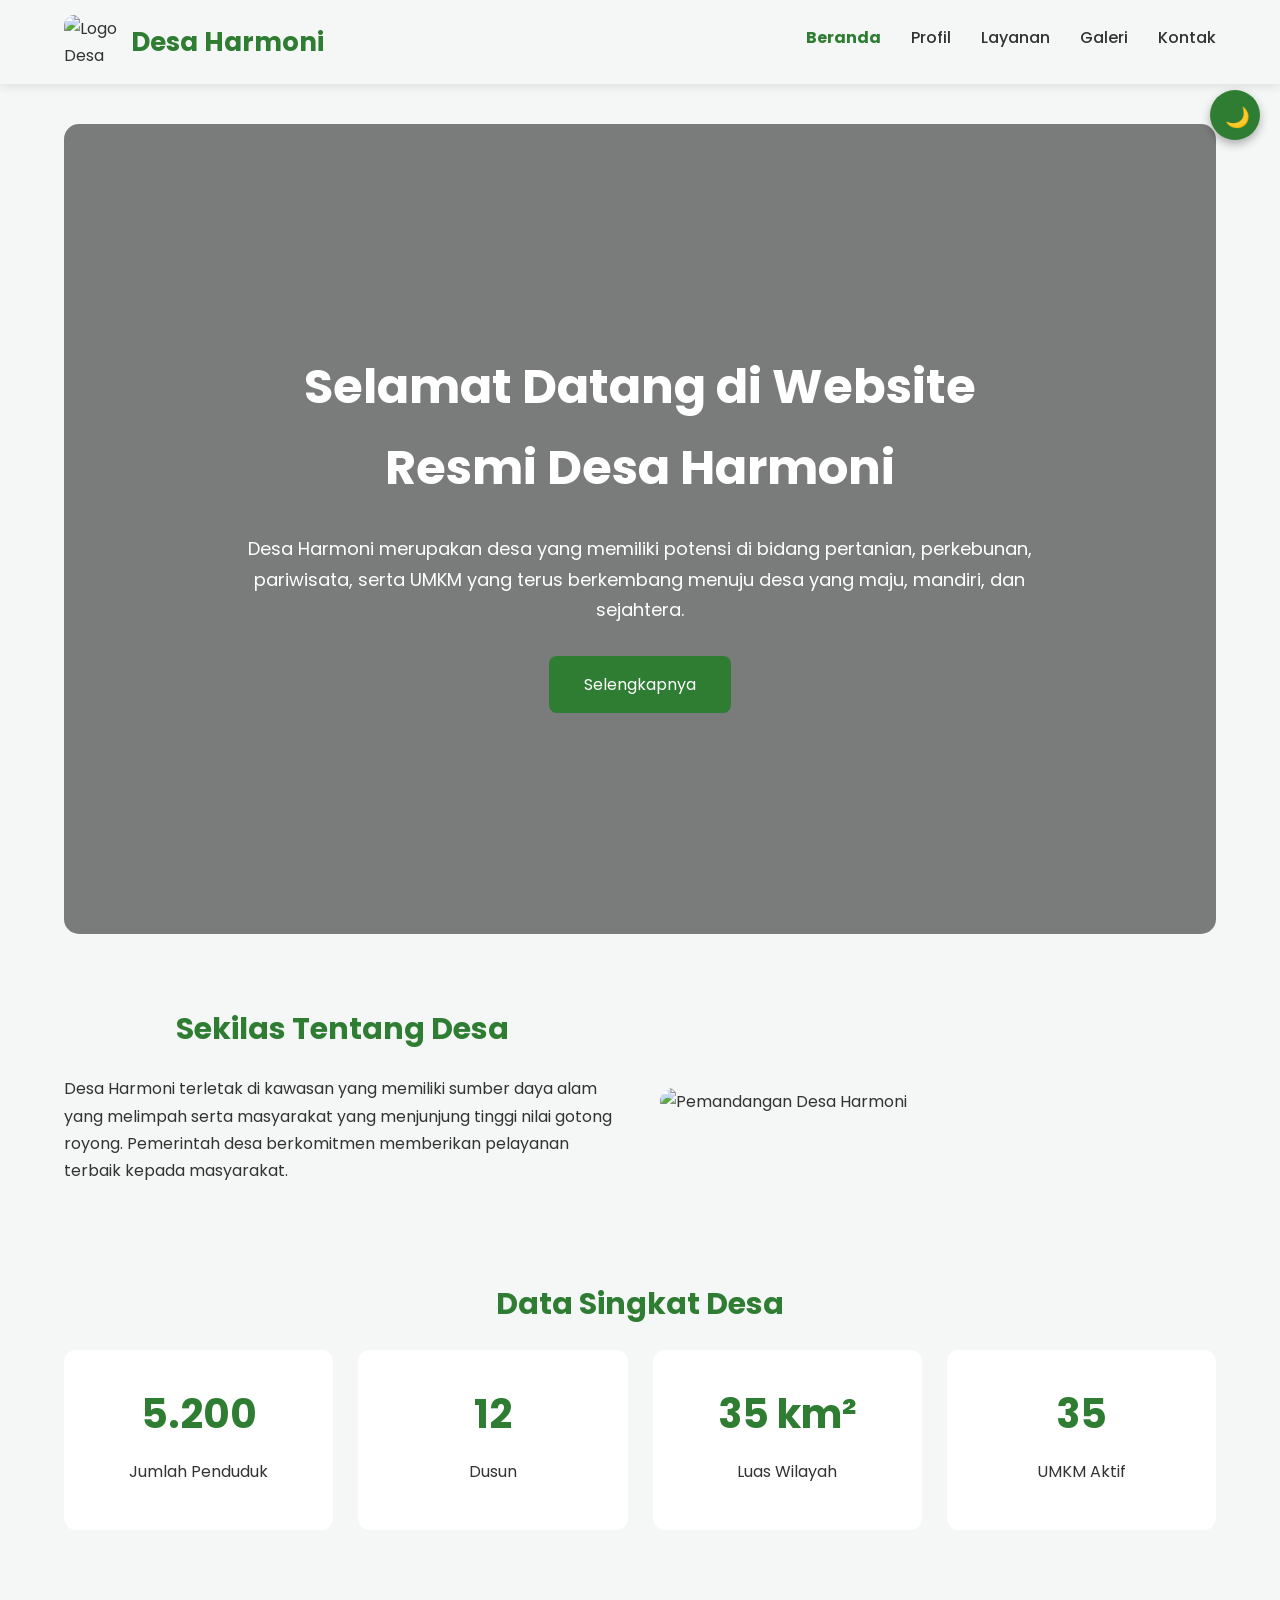
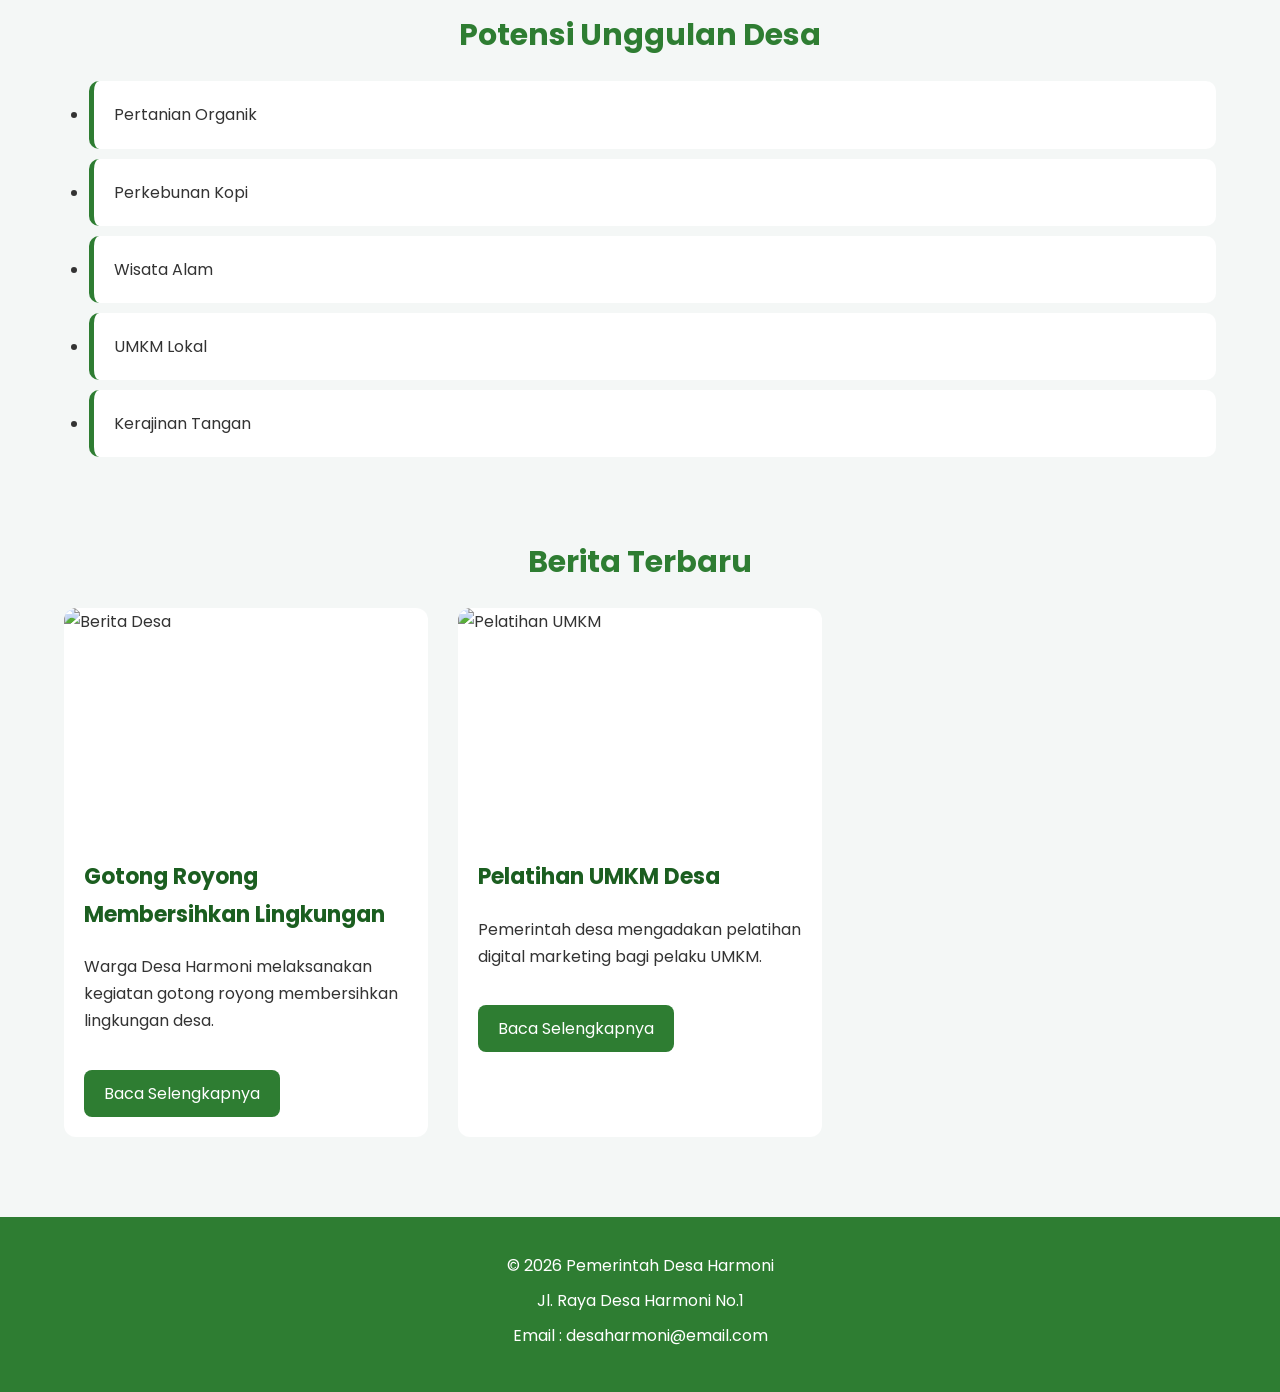
==== index.html @ 5647ed3a "menyelesaikan artikel berita" ====
<!DOCTYPE html>
<html lang="id">

<head>
    <meta charset="UTF-8">
    <meta name="viewport" content="width=device-width, initial-scale=1.0">
    <title>Website Profil Desa Harmoni</title>

    <!-- CSS -->
    <link rel="stylesheet" href="css/style.css">

    <!-- Font Google   -->
    <link rel="preconnect" href="https://fonts.googleapis.com">
    <link rel="preconnect" href="https://fonts.gstatic.com" crossorigin>
    <link href="https://fonts.googleapis.com/css2?family=Poppins:wght@300;400;500;600;700&display=swap"
        rel="stylesheet">
</head>

<body>

    <!-- ================= HEADER ================= -->

    <header>

        <nav class="navbar">

            <div class="logo">
                <img src="images/logo.png" alt="Logo Desa">
                <h1>Desa Harmoni</h1>
            </div>

            <ul class="menu">
                <li><a href="index.html">Beranda</a></li>
                <li><a href="profil.html">Profil</a></li>
                <li><a href="layanan.html">Layanan</a></li>
                <li><a href="galeri.html">Galeri</a></li>
                <li><a href="kontak.html">Kontak</a></li>
            </ul>

            <button id="menu-button">
                ☰
            </button>

        </nav>

    </header>

    <!-- ================= MAIN ================= -->

    <main>

        <!-- ================= HERO ================= -->

        <section class="hero">

            <article class="hero-text">

                <h2>Selamat Datang di Website Resmi Desa Harmoni</h2>

                <p>

                    Desa Harmoni merupakan desa yang memiliki potensi di bidang
                    pertanian, perkebunan, pariwisata, serta UMKM yang terus
                    berkembang menuju desa yang maju, mandiri, dan sejahtera.

                </p>

                <a href="profil.html" class="btn">
                    Selengkapnya
                </a>

            </article>

        </section>

        <!-- ================= TENTANG SINGKAT ================= -->

        <section class="tentang-singkat">

            <article>

                <h2>Sekilas Tentang Desa</h2>

                <p>

                    Desa Harmoni terletak di kawasan yang memiliki sumber daya
                    alam yang melimpah serta masyarakat yang menjunjung tinggi
                    nilai gotong royong. Pemerintah desa berkomitmen memberikan
                    pelayanan terbaik kepada masyarakat.

                </p>

            </article>

            <aside>

                <img src="images/desa.jpg"
                    alt="Pemandangan Desa Harmoni">

            </aside>

        </section>

        <!-- ================= STATISTIK ================= -->

        <section class="statistik">

            <h2>Data Singkat Desa</h2>

            <div class="card-container">

                <article class="card">

                    <h3>5.200</h3>

                    <p>Jumlah Penduduk</p>

                </article>

                <article class="card">

                    <h3>12</h3>

                    <p>Dusun</p>

                </article>

                <article class="card">

                    <h3>35 km²</h3>

                    <p>Luas Wilayah</p>

                </article>

                <article class="card">

                    <h3>35</h3>

                    <p>UMKM Aktif</p>

                </article>

            </div>

        </section>

        <!-- ================= POTENSI ================= -->

        <section class="potensi">

            <h2>Potensi Unggulan Desa</h2>

            <ul>

                <li>Pertanian Organik</li>

                <li>Perkebunan Kopi</li>

                <li>Wisata Alam</li>

                <li>UMKM Lokal</li>

                <li>Kerajinan Tangan</li>

            </ul>

        </section>

        <!-- ================= BERITA ================= -->

        <section class="berita">

            <h2>Berita Terbaru</h2>

            <div class="berita-container">

                <article class="berita-card">

                    <img src="images/berita1.jpg" alt="Berita Desa">

                    <h3>Gotong Royong Membersihkan Lingkungan</h3>

                    <p>

                        Warga Desa Harmoni melaksanakan kegiatan gotong royong
                        membersihkan lingkungan desa.

                    </p>

                    <a href="galeri.html">Baca Selengkapnya</a>

                </article>

                <article class="berita-card">

                    <img src="images/berita2.jpg" alt="Pelatihan UMKM">

                    <h3>Pelatihan UMKM Desa</h3>

                    <p>

                        Pemerintah desa mengadakan pelatihan digital marketing
                        bagi pelaku UMKM.

                    </p>

                    <a href="galeri.html">Baca Selengkapnya</a>

                </article>

            </div>

        </section>

    </main>

    <!-- ================= FOOTER ================= -->

    <footer>

        <p>
            © 2026 Pemerintah Desa Harmoni
        </p>

        <p>
            Alamat : Jl. Raya Desa Harmoni No.1
        </p>

        <p>
            Email : desaharmoni@email.com
        </p>

    </footer>

    <!-- JavaScript -->

    <script src="js/script.js"></script>

</body>

</html>
---- css/style.css ----
*{
    margin:0;
    padding:0;
    box-sizing:border-box;
}

html{
    scroll-behavior:smooth;
}

body{

    font-family:'Poppins',sans-serif;

    background:#f4f7f6;

    color:#333;

    line-height:1.7;

}

:root{

    --primary:#2E7D32;
    --secondary:#43A047;
    --dark:#1B5E20;

    --bg:#f4f7f6;
    --card:#ffffff;
    --text:#333333;

}

h1{

    font-size:32px;

    color:var(--primary);

    margin-bottom:15px;

}

h2{

    font-size:30px;

    color:var(--primary);

    margin-bottom:20px;

    text-align:center;

}

h3{

    font-size:22px;

    color:var(--dark);

    margin-bottom:10px;

}

p{

    margin-bottom:15px;

    color:inherit;

}


ul{

    padding-left:25px;

}

li{

    margin-bottom:10px;

}

a{

    text-decoration:none;

    color:inherit;

}

img{

    max-width:100%;

    display:block;

}

header{

    width:100%;

    position:sticky;

    top:0;

    z-index:1000;

    background:var(--white);

    box-shadow:0 2px 10px rgba(0,0,0,.1);

}

.navbar{

    width:90%;

    margin:auto;

    display:flex;

    justify-content:space-between;

    align-items:center;

    padding:15px 0;

}

.logo{

    display:flex;

    align-items:center;

    gap:12px;

}

.logo img{

    width:55px;

}

.logo h1{

    font-size:26px;

    margin:0;

}

.menu{

    display:flex;

    list-style:none;

    gap:30px;

}

.menu li{

    list-style:none;

}

.menu a{

    font-weight:500;

    color:inherit;

    transition:.3s;

}

.menu a:hover{

    color:var(--primary);

}

.menu a.active{

    color:var(--primary);

    font-weight:700;

}

#menu-button{

    display:none;

    background:none;

    border:none;

    font-size:30px;

    cursor:pointer;

}


main{

    width:90%;

    margin:40px auto;

}

.hero{

    height:90vh;

    display:flex;

    justify-content:center;

    align-items:center;

    text-align:center;

    color:white;

    border-radius:15px;

    background:

    linear-gradient(rgba(0,0,0,.5),

    rgba(0,0,0,.5)),

    url("../images/hero.jpg");

    background-size:cover;

    background-position:center;

    margin-bottom:70px;

}

.hero-text{

    width:70%;

}

.hero-text h2{

    color:white;

    font-size:48px;

    margin-bottom:25px;

}

.hero-text p{

    color:white;

    font-size:18px;

    margin-bottom:30px;

}

.btn{

    display:inline-block;

    padding:15px 35px;

    background:var(--primary);

    color:white;

    border-radius:8px;

    transition:.3s;

}

.btn:hover{

    background:var(--dark);

    transform:translateY(-3px);

}

.page-header{

    text-align:center;

    padding:60px 20px;

}

.page-header p{

    width:70%;

    margin:auto;

}


section{

    margin-bottom:80px;

}


.tentang-singkat{

    display:flex;

    justify-content:space-between;

    align-items:center;

    gap:40px;

}

.tentang-singkat article{

    flex:1;

}

.tentang-singkat aside{

    flex:1;

}

.tentang-singkat img{

    border-radius:15px;

    box-shadow:var(--shadow);

}

.container{

    width:90%;

    margin:auto;

}

.card-container{

    display:flex;

    gap:25px;

    flex-wrap:wrap;

    justify-content:center;

}

.card{

    flex:1;

    min-width:240px;

    background:white;

    padding:30px;

    border-radius:12px;

    box-shadow:var(--shadow);

    transition:.3s;

}

.card:hover{

    transform:translateY(-8px);

}

.card p{

    margin-top:10px;

}

.statistik{

    text-align:center;

}

.statistik .card h3{

    font-size:40px;

    color:var(--primary);

}


.potensi li{

    background:var(--card);

    color:var(--text);

    padding:20px;

    border-left:5px solid var(--primary);

    box-shadow:var(--shadow);

    border-radius:10px;

}


.profil{

    display:flex;

    justify-content:center;

}

.profil article{

    width:100%;

    background:var(--white);

    padding:35px;

    border-radius:12px;

    box-shadow:var(--shadow);

}

.profil img{

    width:100%;

    height:400px;

    object-fit:cover;

    border-radius:10px;

    margin:25px 0;

}


.visi-misi{

    display:grid;

    grid-template-columns:repeat(2,1fr);

    gap:30px;

}

.visi-misi article{

    background:var(--white);

    padding:30px;

    border-radius:12px;

    box-shadow:var(--shadow);

    transition:.3s;

}

.visi-misi article:hover{

    transform:translateY(-8px);

}

.data-desa{

    overflow-x:auto;

}

table{

    width:100%;

    border-collapse:collapse;

    margin-top:25px;

    background:white;

    box-shadow:var(--shadow);

    border-radius:10px;

    overflow:hidden;

}

thead{

    background:var(--primary);

    color:white;

}

th{

    padding:18px;

    text-align:left;

}

td{

    padding:16px;

    border-bottom:1px solid #ddd;

}

tbody tr:nth-child(even){

    background:#f9f9f9;

}

tbody tr:hover{

    background:#E8F5E9;

}


.organisasi article{

    background:white;

    padding:30px;

    border-radius:12px;

    box-shadow:var(--shadow);

}

.organisasi img{

    width:100%;

    height:350px;

    object-fit:cover;

    border-radius:10px;

    margin-bottom:25px;

}

.organisasi ol{

    margin-left:25px;

}


.geografis{

    background:var(--light);

    padding:30px;

    border-left:6px solid var(--primary);

    border-radius:10px;

}

.layanan .card-container{

    display:grid;

    grid-template-columns:repeat(3,1fr);

    gap:25px;

}

.layanan .card{

    text-align:center;

}

.layanan .card h3{

    color:var(--primary);

}

.persyaratan article{

    background:white;

    padding:35px;

    border-radius:12px;

    box-shadow:var(--shadow);

}

.persyaratan ul{

    margin-top:20px;

}

.program .card-container{

    display:grid;

    grid-template-columns:repeat(4,1fr);

    gap:25px;

}

.program .card{

    text-align:center;

}

.program .card:hover{

    background:var(--primary);

    color:white;

}

.program .card:hover h3{

    color:white;

}

.program .card:hover p{

    color:white;

}

.informasi{

    margin-top:60px;

    background:#FFF8E1;

    padding:30px;

    border-left:6px solid #FFC107;

    border-radius:10px;

}


.gallery-container{

    display:grid;

    grid-template-columns:repeat(3,1fr);

    gap:25px;

}

.gallery-card{

    background:white;

    border-radius:12px;

    overflow:hidden;

    box-shadow:var(--shadow);

    transition:.3s;

}

.gallery-card:hover{

    transform:scale(1.03);

}

.gallery-card img{

    width:100%;

    height:250px;

    object-fit:cover;

}

.gallery-card h3{

    padding:20px;

    text-align:center;

}

.berita-container{

    display:grid;

    grid-template-columns:repeat(3,1fr);

    gap:30px;

}

.berita-card{

    background:white;

    border-radius:12px;

    overflow:hidden;

    box-shadow:var(--shadow);

    transition:.3s;

}

.berita-card:hover{

    transform:translateY(-8px);

}

.berita-card img{

    width:100%;

    height:230px;

    object-fit:cover;

}

.berita-card h3{

    padding:20px 20px 10px;

}

.berita-card p{

    padding:0 20px;

}

.berita-card a{

    display:inline-block;

    margin:20px;

    padding:10px 20px;

    background:var(--primary);

    color:white;

    border-radius:8px;

    transition:.3s;

}

.berita-card a:hover{

    background:var(--dark);

}


.agenda table{

    margin-top:30px;

}

.agenda tbody tr:hover{

    background:#C8E6C9;

}

img{

    border-radius:10px;

}

.card,
.gallery-card,
.berita-card,
.btn,
.menu a{

    transition:all .3s ease;

}

.card:hover,
.gallery-card:hover,
.berita-card:hover{

    box-shadow:0 10px 25px rgba(0,0,0,.2);

}

.kontak-info{

    margin-bottom:50px;

}

.kontak-info article{

    background:var(--white);

    padding:35px;

    border-radius:12px;

    box-shadow:var(--shadow);

}

.form-section{

    margin-top:40px;

}

.form-section h2{

    margin-bottom:30px;

}

form{

    background:var(--white);

    padding:40px;

    border-radius:12px;

    box-shadow:var(--shadow);

    display:flex;

    flex-direction:column;

    gap:20px;

}

label{

    font-weight:600;

    color:var(--dark);

}


input,
select,
textarea{

    width:100%;

    padding:14px 16px;

    border:1px solid #ccc;

    border-radius:8px;

    font-size:16px;

    font-family:'Poppins',sans-serif;

    outline:none;

    transition:.3s;

}

input:focus,
select:focus,
textarea:focus{

    border-color:var(--primary);

    box-shadow:0 0 8px rgba(46,125,50,.2);

}

textarea{

    resize:vertical;

}

button{

    background:var(--primary);

    color:white;

    border:none;

    padding:15px;

    border-radius:8px;

    cursor:pointer;

    font-size:16px;

    font-weight:600;

    transition:.3s;

}

button:hover{

    background:var(--dark);

}


footer{

    background:var(--primary);

    color:white;

    text-align:center;

    padding:35px 20px;

    margin-top:80px;

}

footer p{

    color:white;

    margin-bottom:8px;

}


img{

    max-width:100%;

    height:auto;

}

@media (max-width:992px){

    .hero-text{

        width:90%;

    }

    .hero-text h2{

        font-size:38px;

    }

    .tentang-singkat{

        flex-direction:column;

    }

    .visi-misi{

        grid-template-columns:1fr;

    }

    .layanan .card-container{

        grid-template-columns:repeat(2,1fr);

    }

    .program .card-container{

        grid-template-columns:repeat(2,1fr);

    }

    .gallery-container{

        grid-template-columns:repeat(2,1fr);

    }

    .berita-container{

        grid-template-columns:repeat(2,1fr);

    }

}

@media (max-width:768px){

    .navbar{

        flex-wrap:wrap;

    }

    #menu-button{

        display:block;

    }

    .menu{

        display:none;

        flex-direction:column;

        width:100%;

        margin-top:20px;

        background:white;

        padding:15px;

        border-top:1px solid #ddd;

    }

    .menu.active{

        display:flex;

    }

    .menu li{

        text-align:center;

        padding:10px 0;

    }

    main{

        width:95%;

    }

    .hero{

        height:70vh;

        padding:20px;

    }

    .hero-text h2{

        font-size:30px;

    }

    .hero-text p{

        font-size:16px;

    }

    .card-container{

        flex-direction:column;

    }

    .layanan .card-container{

        grid-template-columns:1fr;

    }

    .program .card-container{

        grid-template-columns:1fr;

    }

    .gallery-container{

        grid-template-columns:1fr;

    }

    .berita-container{

        grid-template-columns:1fr;

    }

    table{

        font-size:14px;

    }

    th,
    td{

        padding:10px;

    }

    form{

        padding:25px;

    }

}


@media (max-width:480px){

    h1{

        font-size:24px;

    }

    h2{

        font-size:24px;

    }

    h3{

        font-size:20px;

    }

    .hero-text h2{

        font-size:26px;

    }

    .hero{

        height:60vh;

    }

    .btn{

        padding:12px 25px;

    }

}

.card:hover,
.gallery-card:hover,
.berita-card:hover{

    transform:translateY(-8px);

}


::-webkit-scrollbar{

    width:10px;

}

::-webkit-scrollbar-track{

    background:#f1f1f1;

}

::-webkit-scrollbar-thumb{

    background:var(--primary);

    border-radius:10px;

}

::-webkit-scrollbar-thumb:hover{

    background:var(--dark);

}

::selection{

    background:var(--primary);

    color:white;

}

body.dark{
    background:#1f1f1f;
    color:#ffffff;
}

body.dark header,
body.dark .navbar{
    background:#2b2b2b;
}

body.dark .card,
body.dark article,
body.dark table,
body.dark form,
body.dark .gallery-card,
body.dark .berita-card,
body.dark .potensi li{
    background:#333;
    color:#ffffff;
}

body.dark h1,
body.dark h2,
body.dark h3{
    color:#81C784;
}

body.dark p,
body.dark li,
body.dark td,
body.dark th,
body.dark label,
body.dark a{
    color:#ffffff;
}

body.dark input,
body.dark textarea,
body.dark select{
    background:#444;
    color:#ffffff;
    border:1px solid #777;
}

body.dark footer{
    background:#111;
}
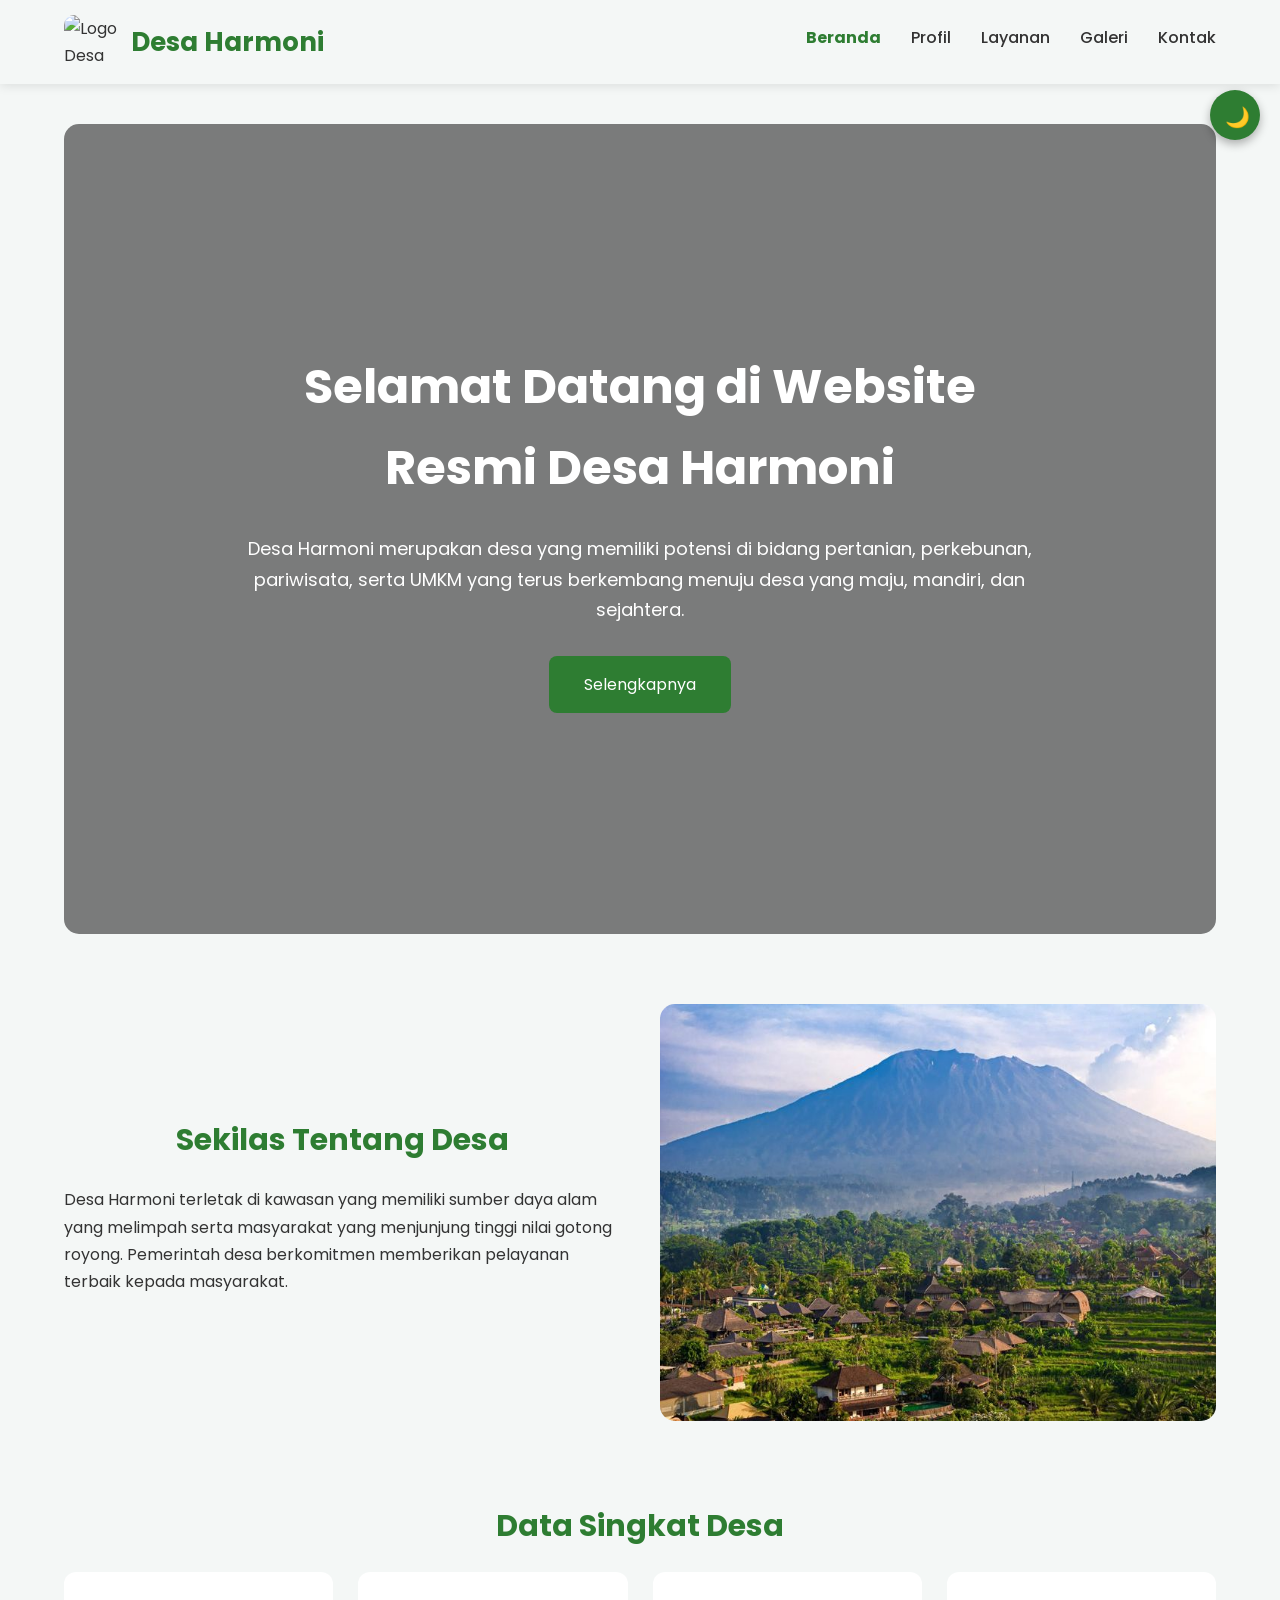
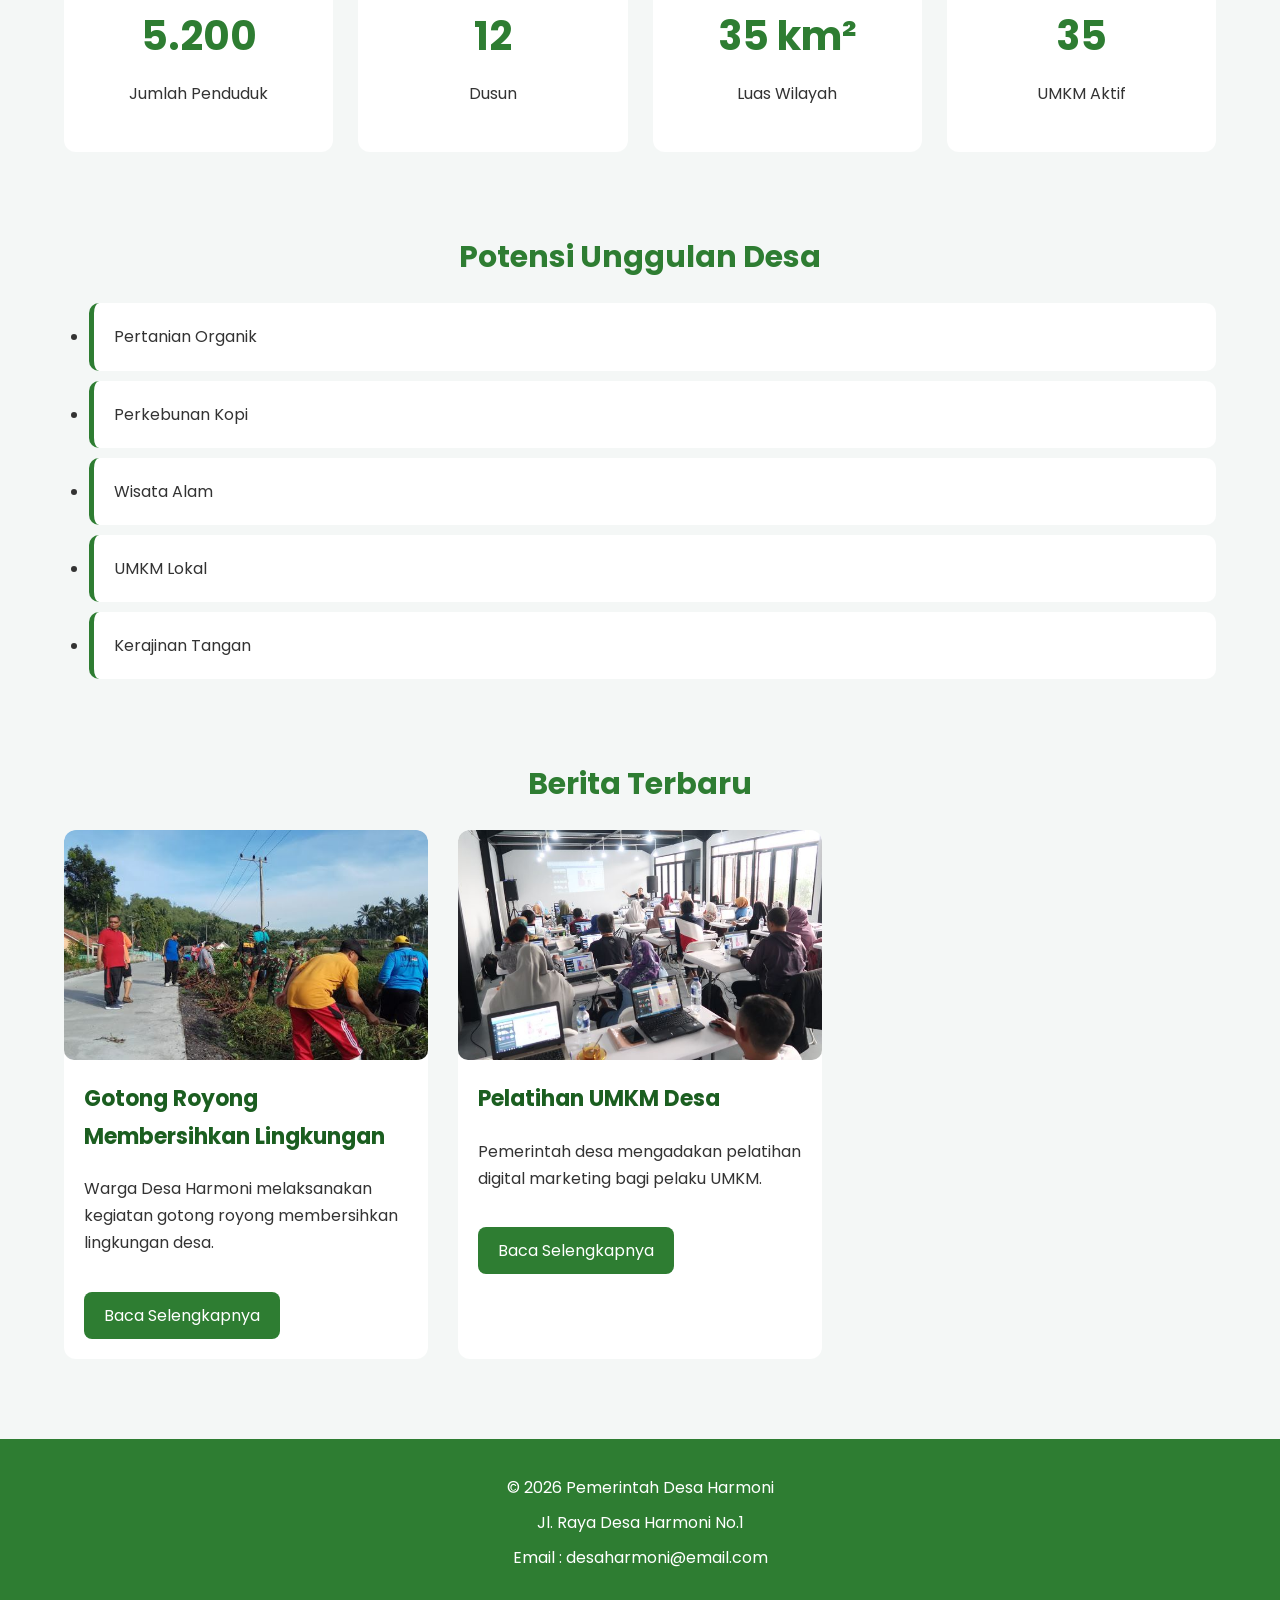
==== commit a8c618be: "menyelesaikan konflik marge pada aindex.html" ====
--- a/index.html
+++ b/index.html
@@ -6,10 +6,8 @@
     <meta name="viewport" content="width=device-width, initial-scale=1.0">
     <title>Website Profil Desa Harmoni</title>
 
-    <!-- CSS -->
     <link rel="stylesheet" href="css/style.css">
 
-    <!-- Font Google   -->
     <link rel="preconnect" href="https://fonts.googleapis.com">
     <link rel="preconnect" href="https://fonts.gstatic.com" crossorigin>
     <link href="https://fonts.googleapis.com/css2?family=Poppins:wght@300;400;500;600;700&display=swap"
@@ -17,8 +15,6 @@
 </head>
 
 <body>
-
-    <!-- ================= HEADER ================= -->
 
     <header>
 
@@ -45,11 +41,7 @@
 
     </header>
 
-    <!-- ================= MAIN ================= -->
-
     <main>
-
-        <!-- ================= HERO ================= -->
 
         <section class="hero">
 
@@ -73,7 +65,6 @@
 
         </section>
 
-        <!-- ================= TENTANG SINGKAT ================= -->
 
         <section class="tentang-singkat">
 
@@ -94,14 +85,13 @@
 
             <aside>
 
-                <img src="images/desa.jpg"
+                <img src="images/Pemandangan Desa.jpg"
                     alt="Pemandangan Desa Harmoni">
 
             </aside>
 
         </section>
 
-        <!-- ================= STATISTIK ================= -->
 
         <section class="statistik">
 
@@ -145,8 +135,6 @@
 
         </section>
 
-        <!-- ================= POTENSI ================= -->
-
         <section class="potensi">
 
             <h2>Potensi Unggulan Desa</h2>
@@ -167,8 +155,6 @@
 
         </section>
 
-        <!-- ================= BERITA ================= -->
-
         <section class="berita">
 
             <h2>Berita Terbaru</h2>
@@ -177,7 +163,7 @@
 
                 <article class="berita-card">
 
-                    <img src="images/berita1.jpg" alt="Berita Desa">
+                    <img src="images/Gotong Royong Desa.jpg" alt="Berita Desa">
 
                     <h3>Gotong Royong Membersihkan Lingkungan</h3>
 
@@ -194,7 +180,7 @@
 
                 <article class="berita-card">
 
-                    <img src="images/berita2.jpg" alt="Pelatihan UMKM">
+                    <img src="images/Pelatihan Digital Marketing.jpg" alt="Pelatihan UMKM">
 
                     <h3>Pelatihan UMKM Desa</h3>
 
@@ -214,8 +200,6 @@
         </section>
 
     </main>
-
-    <!-- ================= FOOTER ================= -->
 
     <footer>
 
@@ -233,8 +217,6 @@
 
     </footer>
 
-    <!-- JavaScript -->
-
     <script src="js/script.js"></script>
 
 </body>
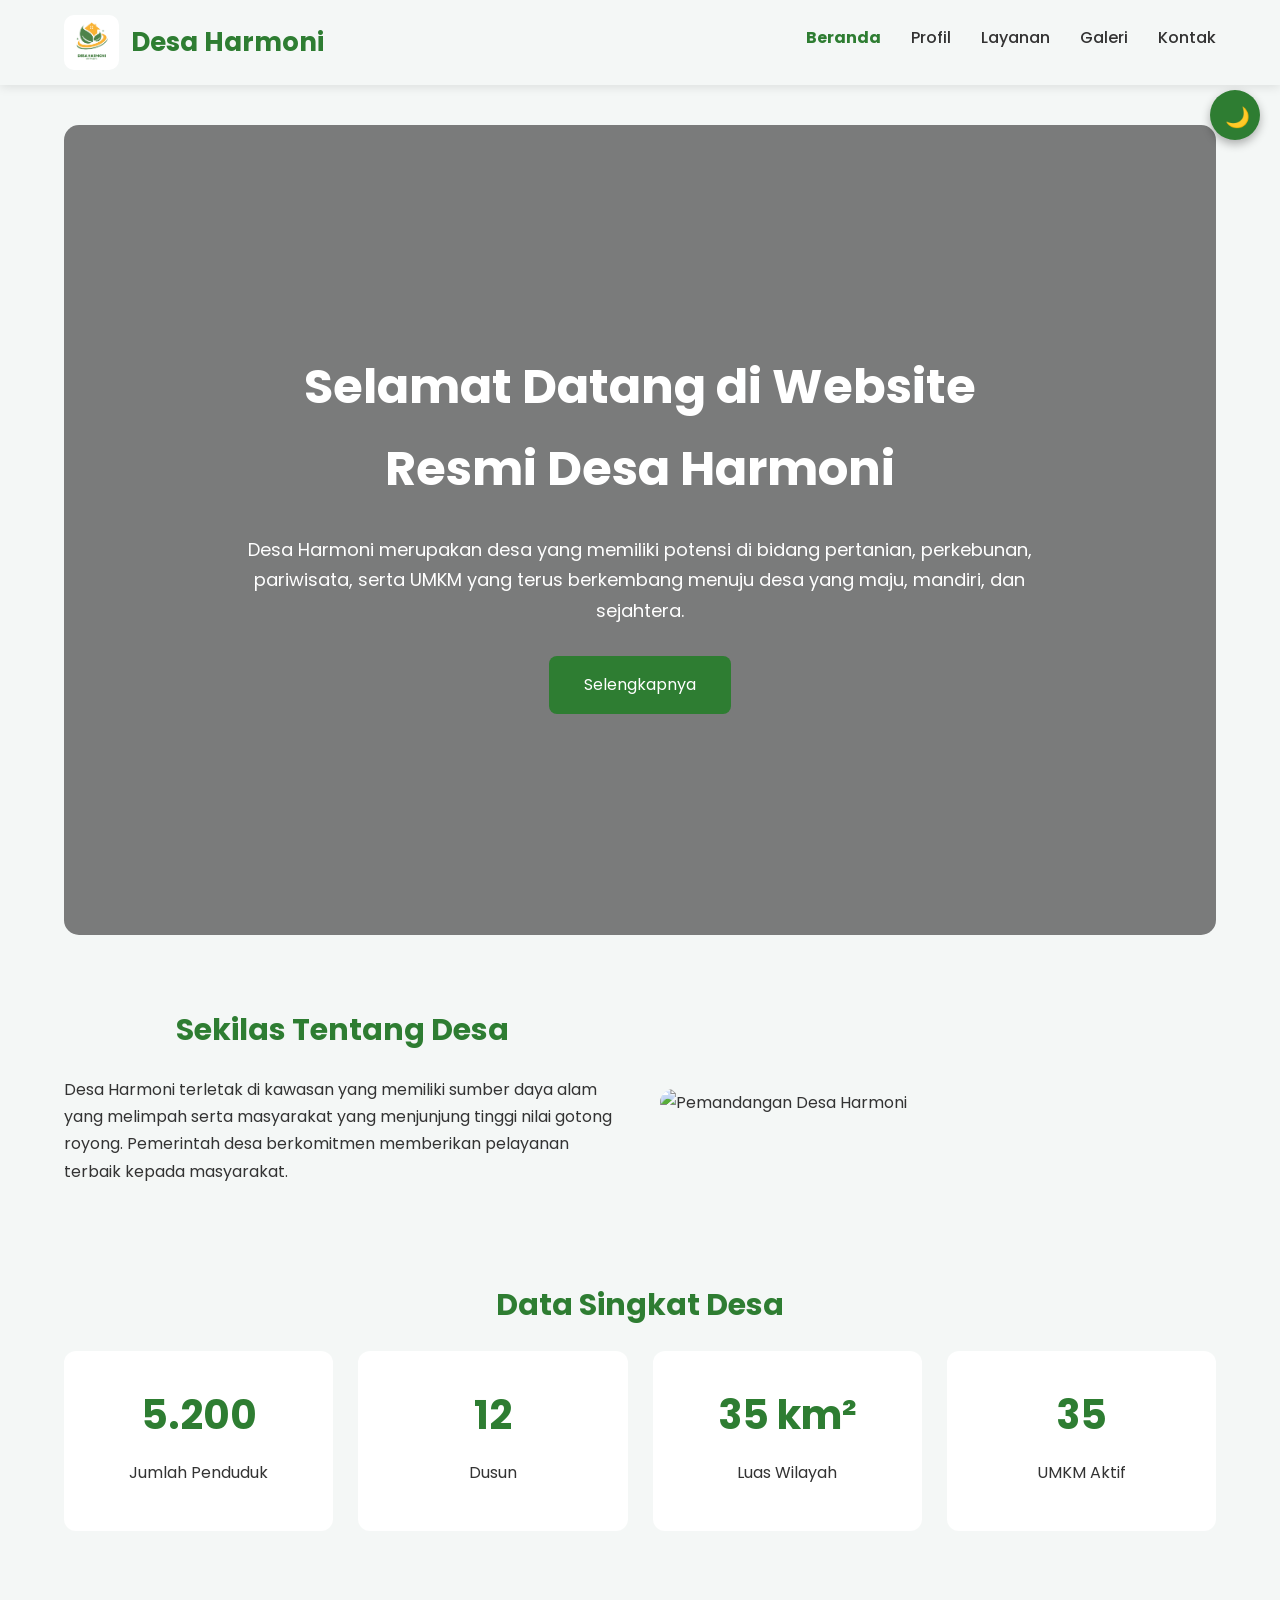
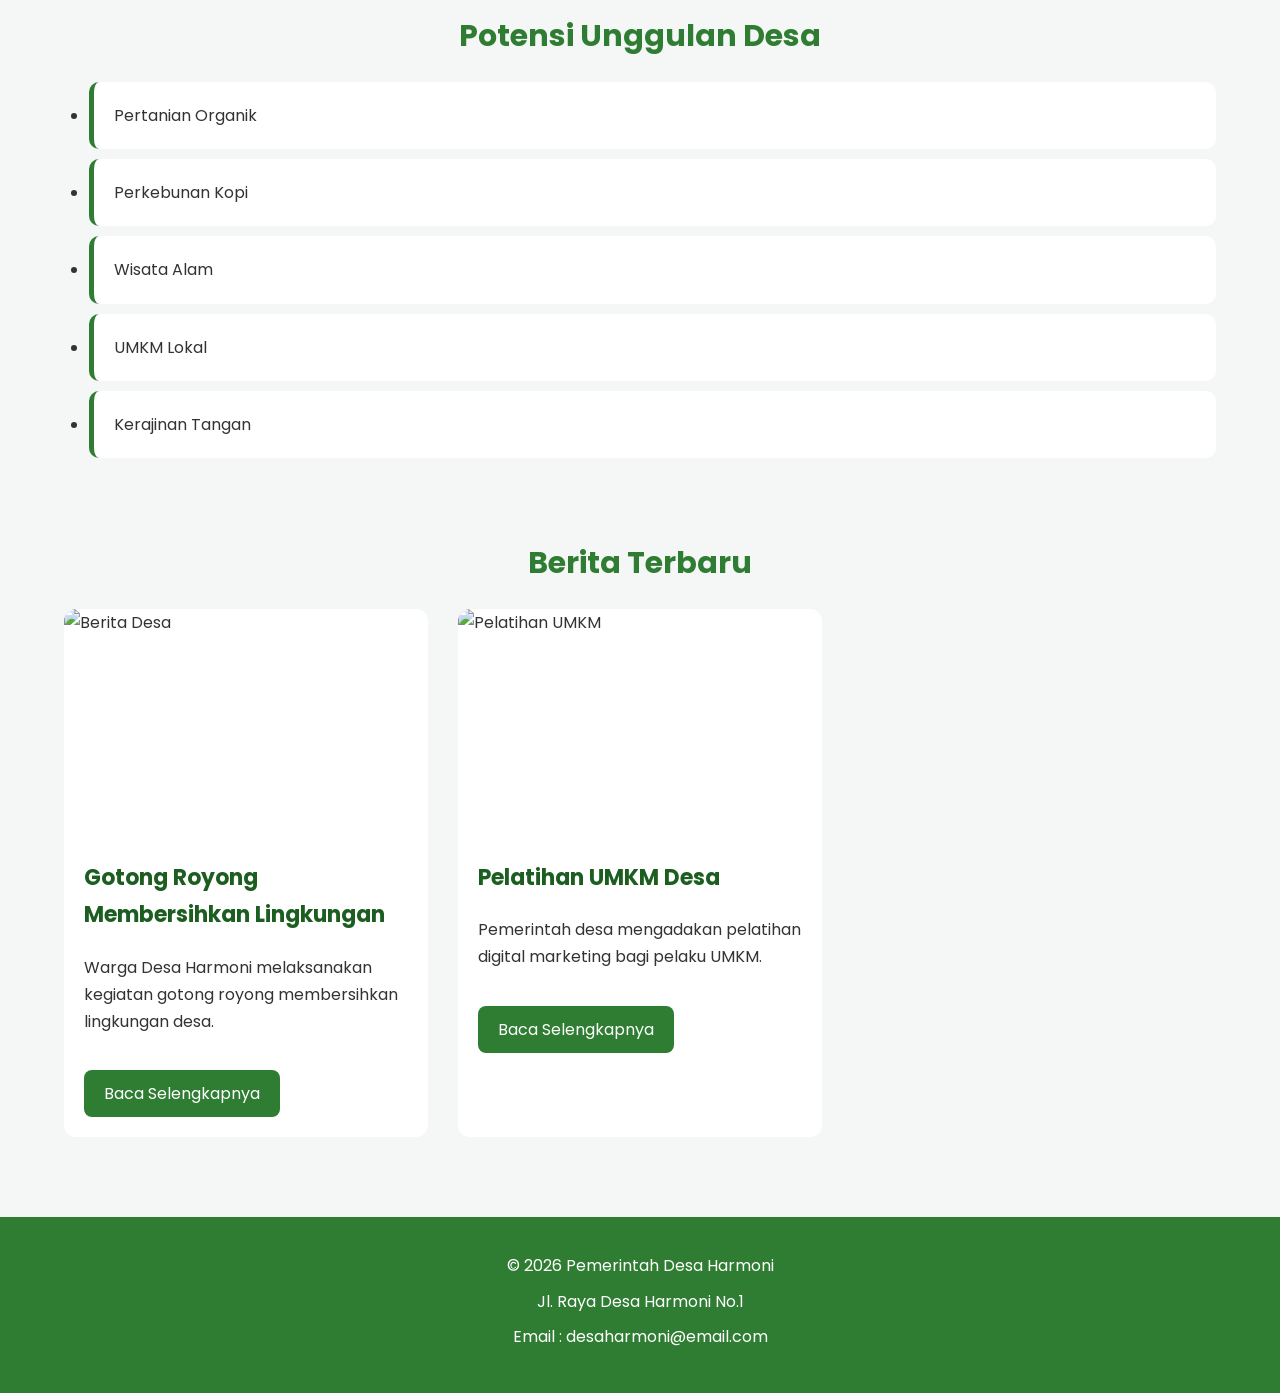
==== commit 27c5dfdf: "modifikasi index.html" ====
--- a/index.html
+++ b/index.html
@@ -4,6 +4,7 @@
 <head>
     <meta charset="UTF-8">
     <meta name="viewport" content="width=device-width, initial-scale=1.0">
+
     <title>Website Profil Desa Harmoni</title>
 
     <link rel="stylesheet" href="css/style.css">
@@ -21,7 +22,7 @@
         <nav class="navbar">
 
             <div class="logo">
-                <img src="images/logo.png" alt="Logo Desa">
+                <img src="images/Logo Desa Harmoni.png" alt="Logo Desa">
                 <h1>Desa Harmoni</h1>
             </div>
 
@@ -85,7 +86,7 @@
 
             <aside>
 
-                <img src="images/Pemandangan Desa.jpg"
+                <img src="images/.jpg"
                     alt="Pemandangan Desa Harmoni">
 
             </aside>
@@ -163,7 +164,7 @@
 
                 <article class="berita-card">
 
-                    <img src="images/Gotong Royong Desa.jpg" alt="Berita Desa">
+                    <img src="images/berita1.jpg" alt="Berita Desa">
 
                     <h3>Gotong Royong Membersihkan Lingkungan</h3>
 
@@ -180,7 +181,7 @@
 
                 <article class="berita-card">
 
-                    <img src="images/Pelatihan Digital Marketing.jpg" alt="Pelatihan UMKM">
+                    <img src="images/berita2.jpg" alt="Pelatihan UMKM">
 
                     <h3>Pelatihan UMKM Desa</h3>
 
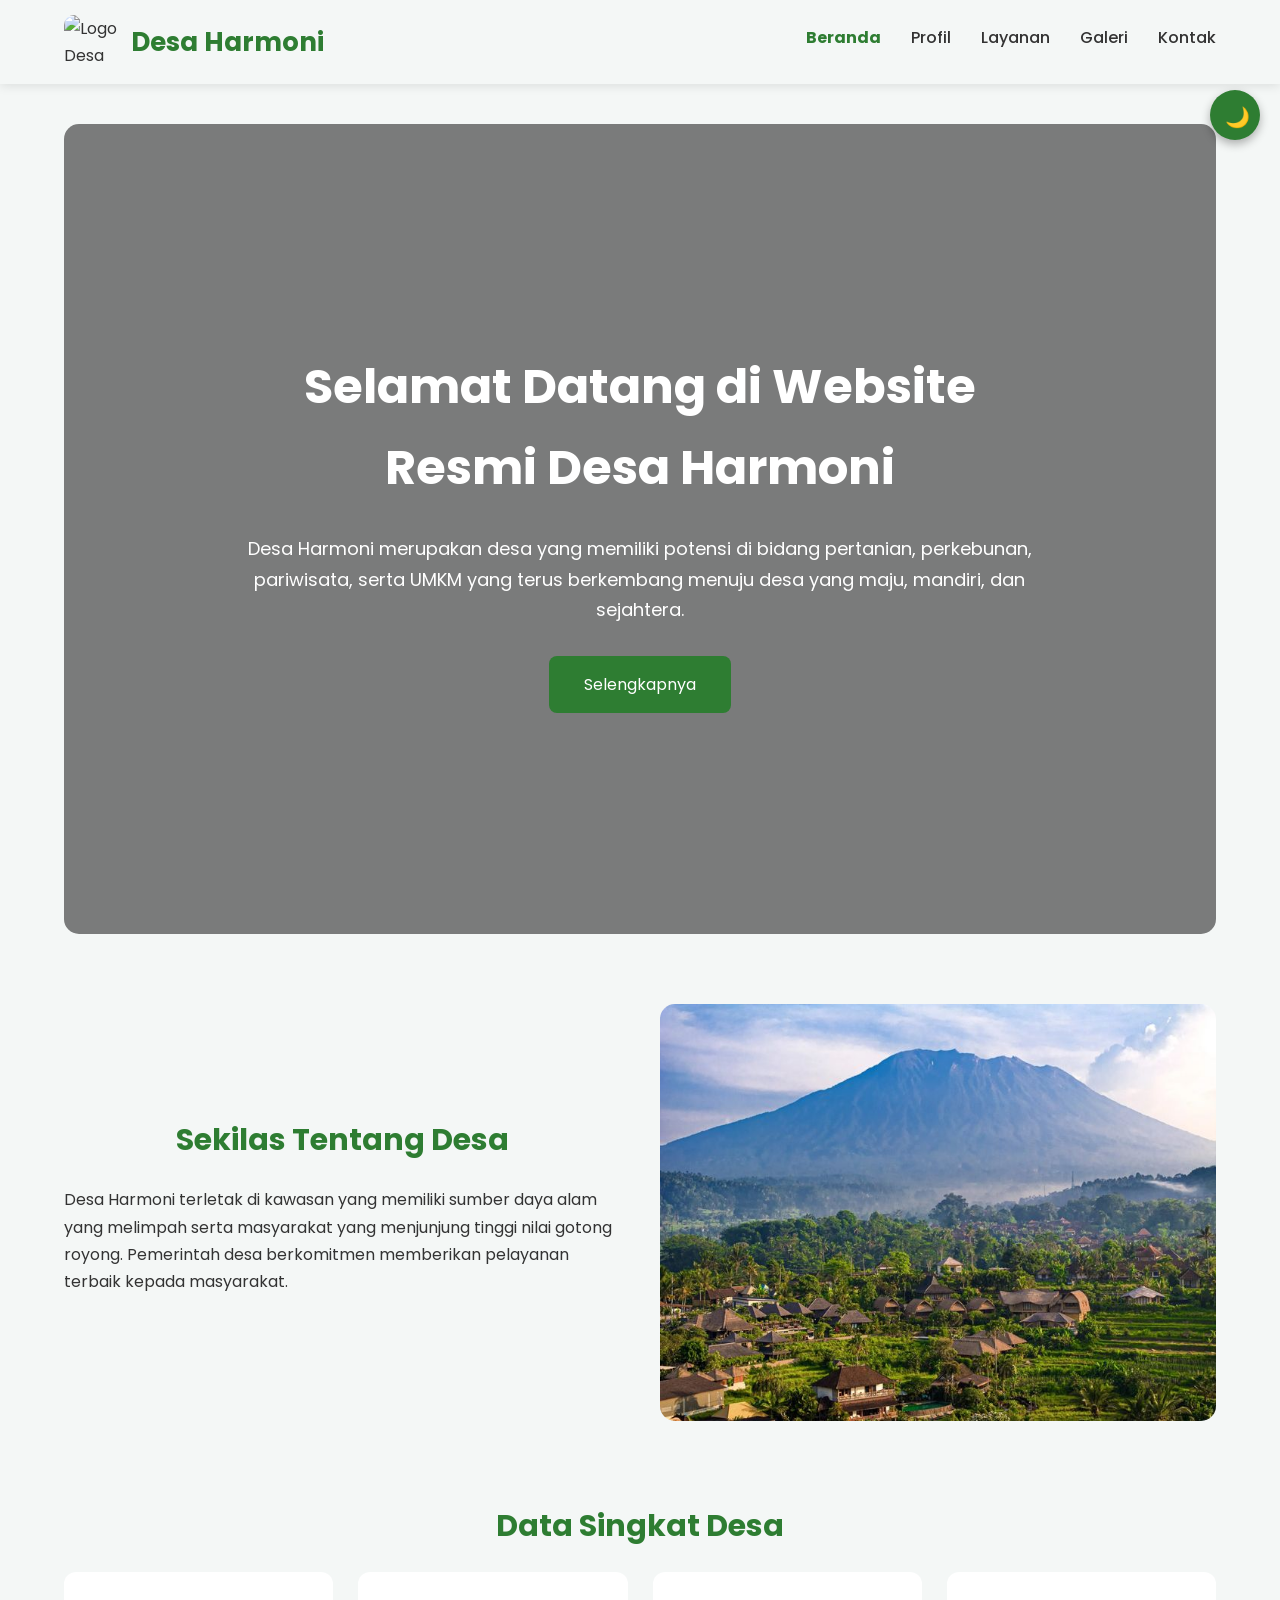
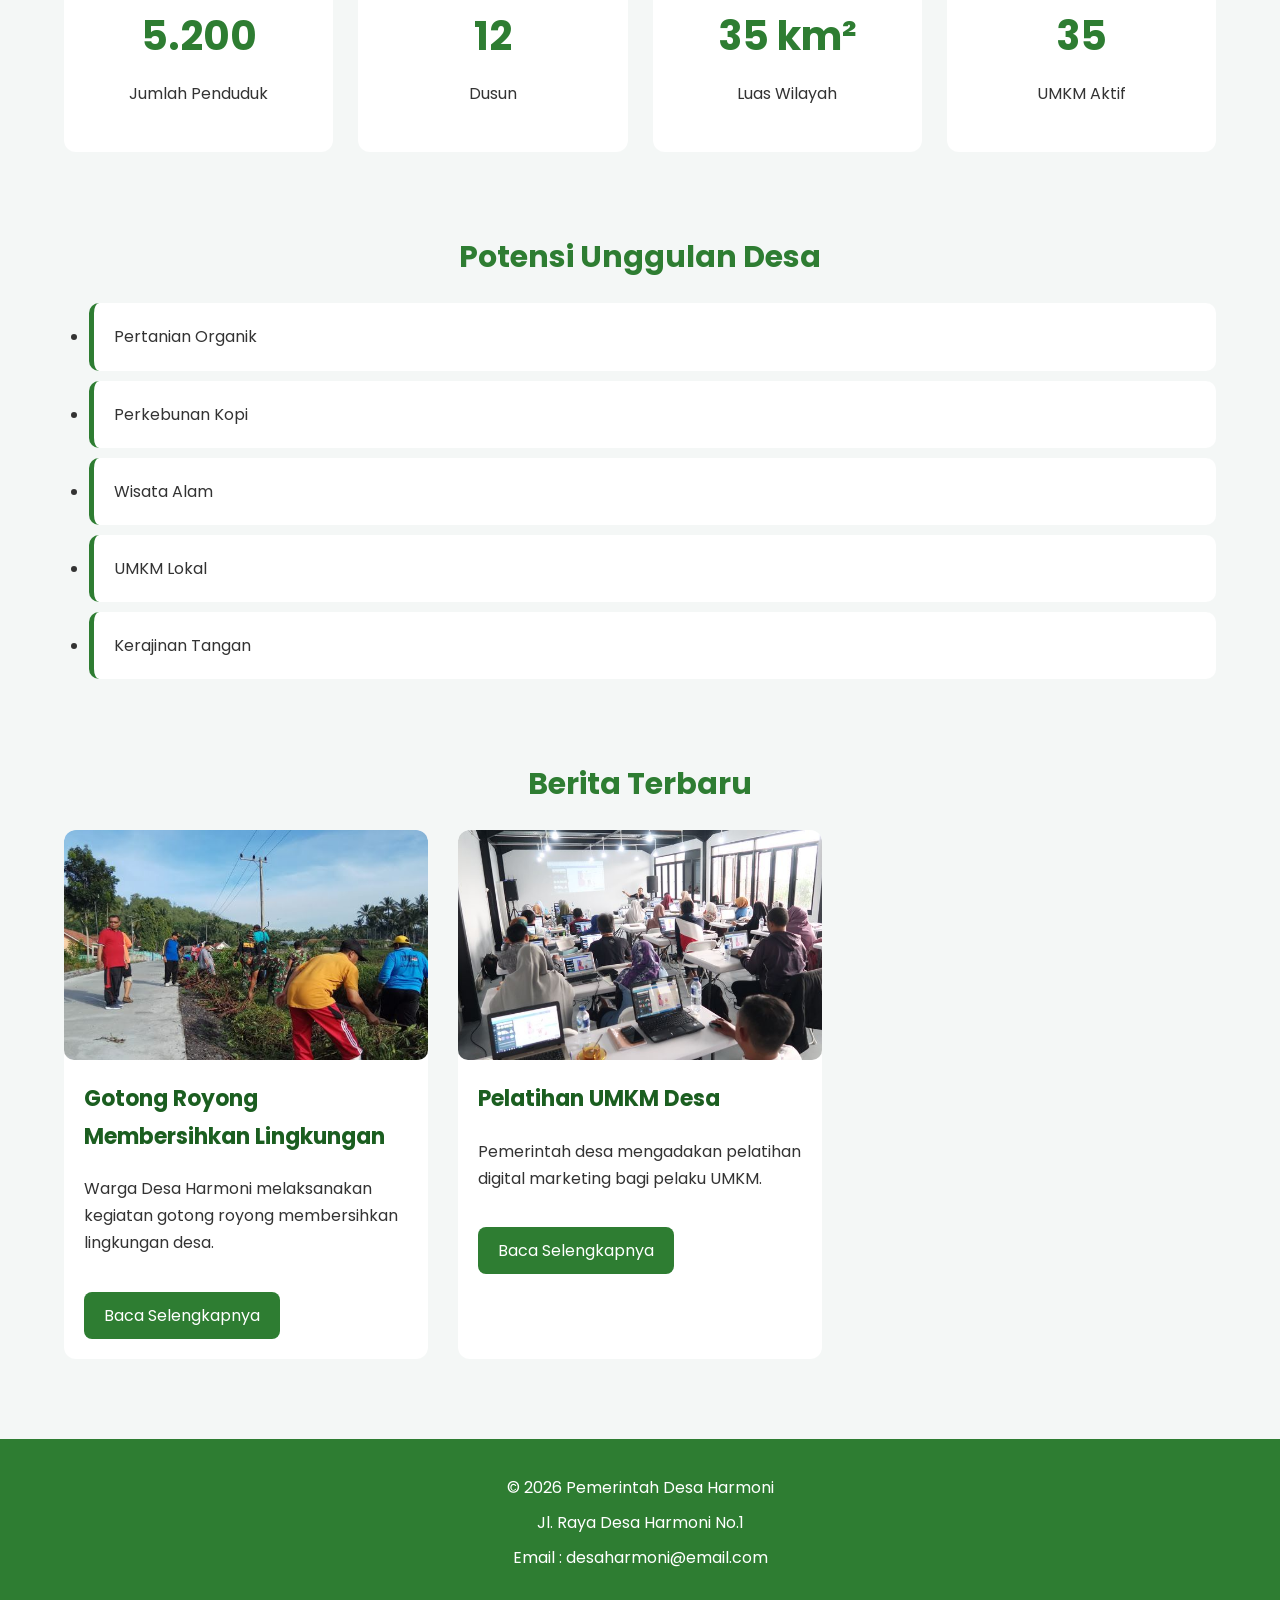
==== commit 1eebd3f1: "Merge branch 'master' of https://github.com/yusriana23/Website-Profil-Desa" ====
--- a/index.html
+++ b/index.html
@@ -4,7 +4,6 @@
 <head>
     <meta charset="UTF-8">
     <meta name="viewport" content="width=device-width, initial-scale=1.0">
-
     <title>Website Profil Desa Harmoni</title>
 
     <link rel="stylesheet" href="css/style.css">
@@ -22,7 +21,7 @@
         <nav class="navbar">
 
             <div class="logo">
-                <img src="images/Logo Desa Harmoni.png" alt="Logo Desa">
+                <img src="images/logo.png" alt="Logo Desa">
                 <h1>Desa Harmoni</h1>
             </div>
 
@@ -86,7 +85,7 @@
 
             <aside>
 
-                <img src="images/.jpg"
+                <img src="images/Pemandangan Desa.jpg"
                     alt="Pemandangan Desa Harmoni">
 
             </aside>
@@ -164,7 +163,7 @@
 
                 <article class="berita-card">
 
-                    <img src="images/berita1.jpg" alt="Berita Desa">
+                    <img src="images/Gotong Royong Desa.jpg" alt="Berita Desa">
 
                     <h3>Gotong Royong Membersihkan Lingkungan</h3>
 
@@ -181,7 +180,7 @@
 
                 <article class="berita-card">
 
-                    <img src="images/berita2.jpg" alt="Pelatihan UMKM">
+                    <img src="images/Pelatihan Digital Marketing.jpg" alt="Pelatihan UMKM">
 
                     <h3>Pelatihan UMKM Desa</h3>
 
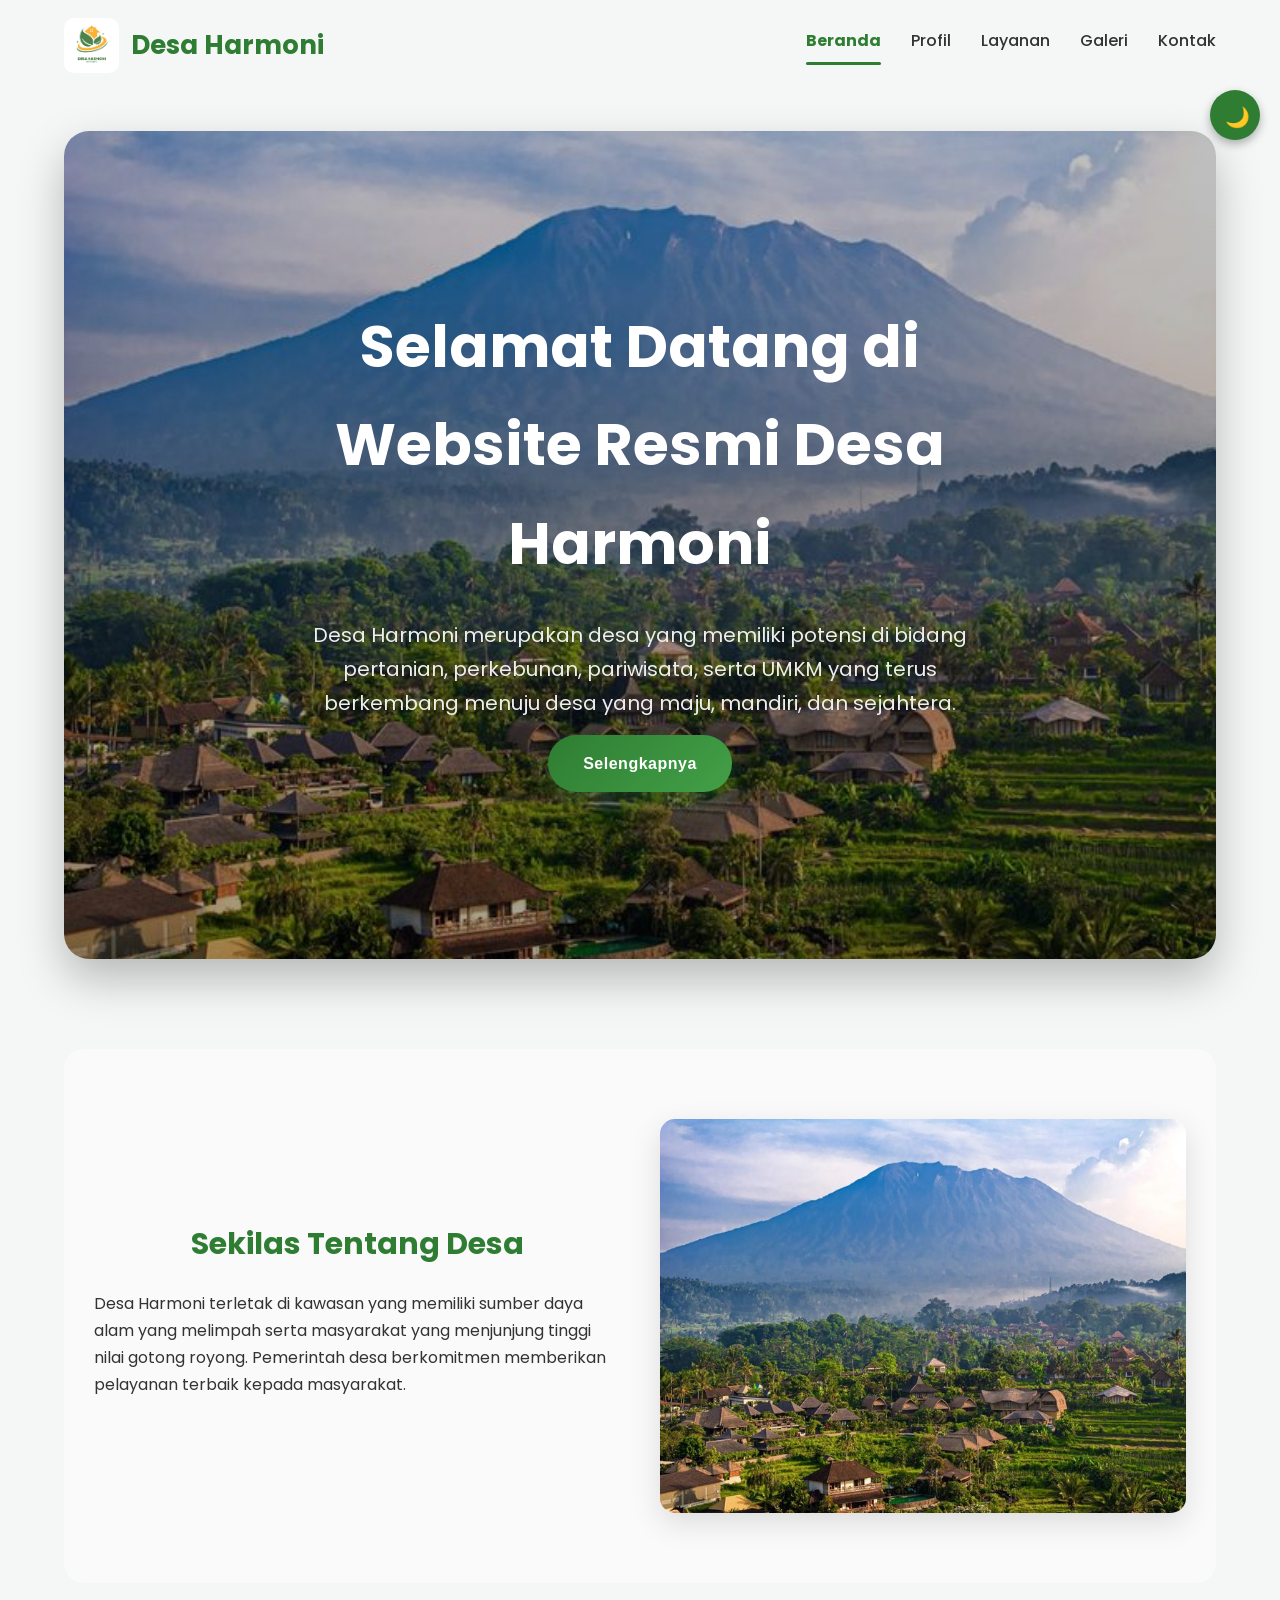
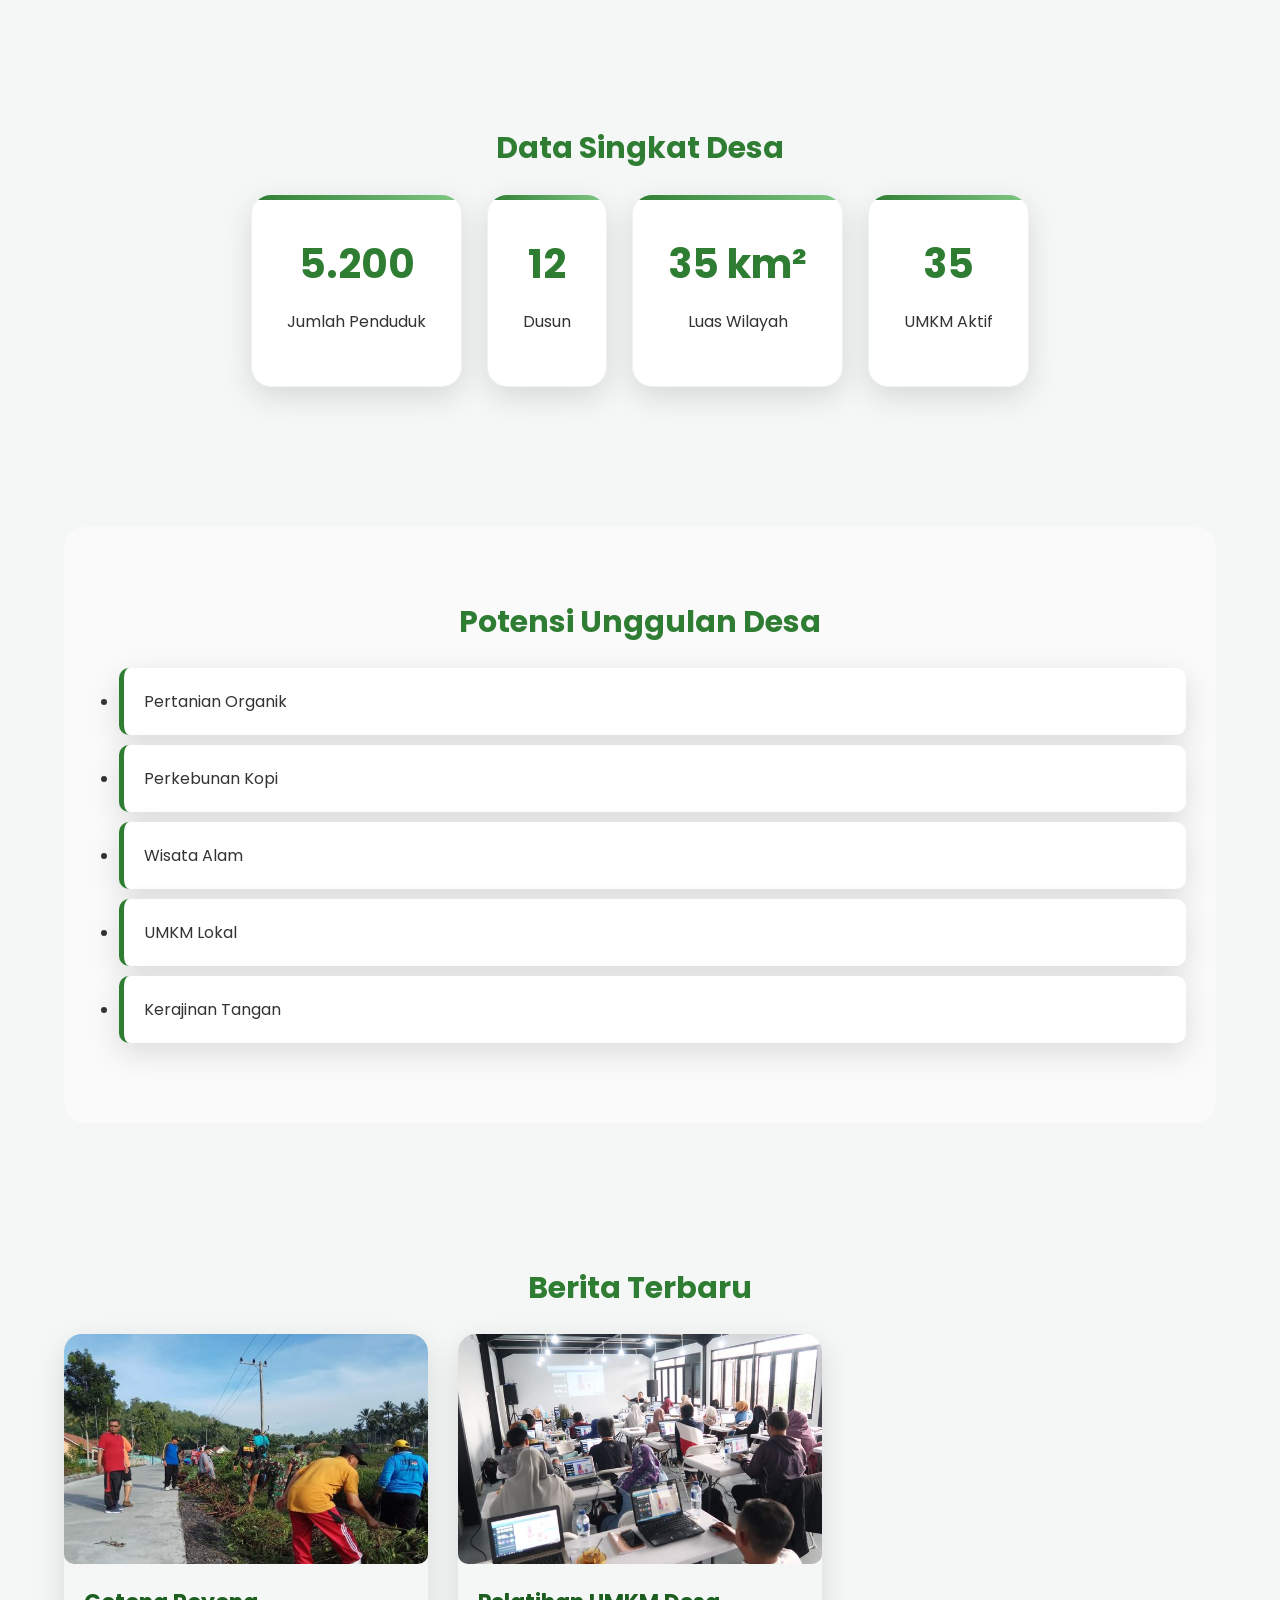
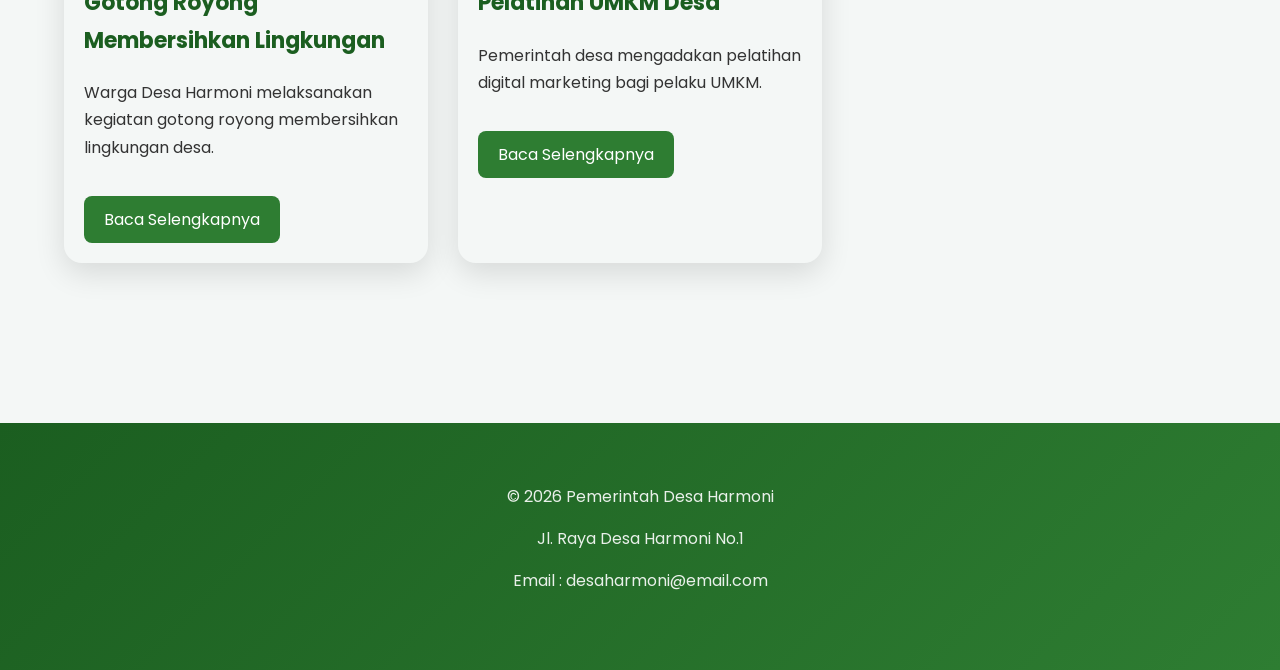
==== commit 5a58ddd2: "memperbaiki tampilan mode gelap index.html" ====
--- a/index.html
+++ b/index.html
@@ -21,12 +21,12 @@
         <nav class="navbar">
 
             <div class="logo">
-                <img src="images/logo.png" alt="Logo Desa">
+                <img src="images/Logo Desa Harmoni.png" alt="Logo Desa">
                 <h1>Desa Harmoni</h1>
             </div>
 
             <ul class="menu">
-                <li><a href="index.html">Beranda</a></li>
+                <li><a href="index.html" class="active">Beranda</a></li>
                 <li><a href="profil.html">Profil</a></li>
                 <li><a href="layanan.html">Layanan</a></li>
                 <li><a href="galeri.html">Galeri</a></li>
--- a/css/style.css
+++ b/css/style.css
@@ -21,15 +21,21 @@
 }
 
 :root{
-
     --primary:#2E7D32;
     --secondary:#43A047;
     --dark:#1B5E20;
 
-    --bg:#f4f7f6;
-    --card:#ffffff;
+    --bg:#F5F7FA;
+    --card:#FFFFFF;
     --text:#333333;
 
+    --white:#FFFFFF;
+    --light:#F8F9FA;
+
+    --shadow:0 10px 30px rgba(0,0,0,.12);
+    --shadow-hover:0 18px 40px rgba(0,0,0,.18);
+
+    --radius:16px;
 }
 
 h1{
@@ -102,683 +108,753 @@
 }
 
 header{
+    position: sticky;
+    top: 0;
+    z-index: 1000;
+    background: transparent;
+    transition: .3s;
+}
+
+header.scrolled{
+    background: rgba(27,94,32,.95);
+    backdrop-filter: blur(12px);
+    box-shadow: 0 5px 20px rgba(0,0,0,.15);
+}
+
+header.scrolled .logo h1,
+header.scrolled .menu a{
+    color: white;
+}
+
+.navbar{
+    width:90%;
+    margin:auto;
+    display:flex;
+    justify-content:space-between;
+    align-items:center;
+    padding:18px 0;
+}
+
+.logo{
+
+    display:flex;
+
+    align-items:center;
+
+    gap:12px;
+
+}
+
+.logo img{
+
+    width:55px;
+
+}
+
+.logo h1{
+
+    font-size:26px;
+
+    margin:0;
+
+}
+
+.menu{
+
+    display:flex;
+
+    list-style:none;
+
+    gap:30px;
+
+}
+
+.menu li{
+
+    list-style:none;
+
+}
+
+.menu a{
+
+    position:relative;
+
+    font-weight:500;
+
+    color:inherit;
+
+    padding:8px 0;
+
+    transition:.3s;
+
+}
+
+.menu a:hover{
+
+    color:var(--primary);
+
+}
+
+.menu a::after{
+
+    content:"";
+
+    position:absolute;
+
+    left:0;
+
+    bottom:-5px;
+
+    width:0;
+
+    height:3px;
+
+    background:var(--primary);
+
+    border-radius:20px;
+
+    transition:.3s;
+
+}
+
+.menu a:hover::after,
+
+.menu a.active::after{
 
     width:100%;
 
-    position:sticky;
-
-    top:0;
-
-    z-index:1000;
+}
+
+.menu a.active{
+
+    color:var(--primary);
+
+    font-weight:700;
+
+}
+
+#menu-button{
+
+    display:none;
+
+    background:none;
+
+    border:none;
+
+    font-size:30px;
+
+    cursor:pointer;
+
+}
+
+
+main{
+
+    width:90%;
+
+    margin:40px auto;
+
+}
+
+.hero{
+    min-height:92vh;
+
+    display:flex;
+    align-items:center;
+    justify-content:center;
+
+    text-align:center;
+
+    border-radius:25px;
+
+    overflow:hidden;
+
+    background:
+    linear-gradient(rgba(0,0,0,.25),
+    rgba(0,0,0,.35)),
+    url("../images/Pemandangan Desa.jpg");
+
+    background-size:cover;
+    background-position:center;
+
+    box-shadow:0 20px 45px rgba(0,0,0,.25);
+
+    margin-bottom:90px;
+}
+
+.hero-text{
+
+    width:60%;
+
+    animation:fadeUp 1s ease;
+}
+
+.hero-text h2{
+
+    font-size:58px;
+
+    margin-bottom:25px;
+
+    color:white;
+}
+
+.hero-text p{
+
+    font-size:20px;
+
+    color:#eee;
+}
+
+.btn{
+
+display:inline-block;
+
+padding:15px 35px;
+
+background:linear-gradient(135deg,#2E7D32,#43A047);
+
+border-radius:50px;
+
+font-weight:600;
+
+letter-spacing:.5px;
+
+color:white;
+
+transition:.35s;
+
+box-shadow:0 10px 25px rgba(46,125,50,.35);
+
+}
+
+.btn:hover{
+
+transform:translateY(-5px);
+
+box-shadow:0 20px 35px rgba(46,125,50,.4);
+
+}
+
+.page-header{
+
+    text-align:center;
+
+    padding:60px 20px;
+
+}
+
+.page-header p{
+
+    width:70%;
+
+    margin:auto;
+
+}
+
+
+section{
+
+    margin-bottom:80px;
+    padding:60px 0;
+
+}
+
+section:nth-child(even){
+
+    background:#fafafa;
+    border-radius:20px;
+    padding:70px 30px;
+
+}
+
+.tentang-singkat{
+
+    display:flex;
+
+    justify-content:space-between;
+
+    align-items:center;
+
+    gap:40px;
+
+}
+
+.tentang-singkat article{
+
+    flex:1;
+
+}
+
+.tentang-singkat aside{
+
+    flex:1;
+
+}
+
+.tentang-singkat img{
+
+    border-radius:15px;
+
+    box-shadow:var(--shadow);
+
+}
+
+.container{
+
+    width:90%;
+
+    margin:auto;
+
+}
+
+.card-container{
+
+    display:flex;
+
+    gap:25px;
+
+    flex-wrap:wrap;
+
+    justify-content:center;
+
+}
+
+.card::before{
+
+content:"";
+
+position:absolute;
+
+top:0;
+left:0;
+
+width:100%;
+
+height:5px;
+
+background:linear-gradient(to right,#2E7D32,#81C784);
+
+}
+
+.card{
+
+background:white;
+
+padding:35px;
+
+border-radius:20px;
+
+box-shadow:var(--shadow);
+
+transition:.35s;
+
+border:1px solid #eef2f5;
+
+overflow:hidden;
+
+position:relative;
+
+}
+
+.card:hover{
+
+transform:translateY(-10px);
+
+box-shadow:var(--shadow-hover);
+
+}
+
+.card p{
+
+    margin-top:10px;
+
+}
+
+.statistik{
+
+    text-align:center;
+
+}
+
+.statistik .card h3{
+
+    font-size:40px;
+
+    color:var(--primary);
+
+}
+
+
+.potensi li{
+
+    background:var(--card);
+
+    color:var(--text);
+
+    padding:20px;
+
+    border-left:5px solid var(--primary);
+
+    box-shadow:var(--shadow);
+
+    border-radius:10px;
+
+}
+
+
+.profil{
+
+    display:flex;
+
+    justify-content:center;
+
+}
+
+.profil article{
+
+    width:100%;
 
     background:var(--white);
 
-    box-shadow:0 2px 10px rgba(0,0,0,.1);
-
-}
-
-.navbar{
-
-    width:90%;
-
-    margin:auto;
-
-    display:flex;
-
-    justify-content:space-between;
-
-    align-items:center;
-
-    padding:15px 0;
-
-}
-
-.logo{
-
-    display:flex;
-
-    align-items:center;
-
-    gap:12px;
-
-}
-
-.logo img{
-
-    width:55px;
-
-}
-
-.logo h1{
-
-    font-size:26px;
-
-    margin:0;
-
-}
-
-.menu{
-
-    display:flex;
-
-    list-style:none;
+    padding:35px;
+
+    border-radius:12px;
+
+    box-shadow:var(--shadow);
+
+}
+
+.profil img{
+
+    width:100%;
+
+    height:400px;
+
+    object-fit:cover;
+
+    border-radius:10px;
+
+    margin:25px 0;
+
+}
+
+
+.visi-misi{
+
+    display:grid;
+
+    grid-template-columns:repeat(2,1fr);
 
     gap:30px;
 
 }
 
-.menu li{
-
-    list-style:none;
-
-}
-
-.menu a{
-
-    font-weight:500;
-
-    color:inherit;
+.visi-misi article{
+
+    background:var(--white);
+
+    padding:30px;
+
+    border-radius:12px;
+
+    box-shadow:var(--shadow);
 
     transition:.3s;
 
 }
 
-.menu a:hover{
+.visi-misi article:hover{
+
+    transform:translateY(-8px);
+
+}
+
+.data-desa{
+
+    overflow-x:auto;
+
+}
+
+table{
+
+    width:100%;
+
+    border-collapse:collapse;
+
+    margin-top:25px;
+
+    background:white;
+
+    box-shadow:var(--shadow);
+
+    border-radius:10px;
+
+    overflow:hidden;
+
+}
+
+thead{
+
+    background:var(--primary);
+
+    color:white;
+
+}
+
+th{
+
+    padding:18px;
+
+    text-align:left;
+
+}
+
+td{
+
+    padding:16px;
+
+    border-bottom:1px solid #ddd;
+
+}
+
+tbody tr:nth-child(even){
+
+    background:#f9f9f9;
+
+}
+
+tbody tr:hover{
+
+    background:#E8F5E9;
+
+}
+
+
+.organisasi article{
+
+    background:white;
+
+    padding:30px;
+
+    border-radius:12px;
+
+    box-shadow:var(--shadow);
+
+}
+
+.organisasi img{
+
+    width:100%;
+
+    height:350px;
+
+    object-fit:cover;
+
+    border-radius:10px;
+
+    margin-bottom:25px;
+
+}
+
+.organisasi ol{
+
+    margin-left:25px;
+
+}
+
+
+.geografis{
+
+    background:var(--light);
+
+    padding:30px;
+
+    border-left:6px solid var(--primary);
+
+    border-radius:10px;
+
+}
+
+.layanan .card-container{
+
+    display:grid;
+
+    grid-template-columns:repeat(3,1fr);
+
+    gap:25px;
+
+}
+
+.layanan .card{
+
+    text-align:center;
+
+}
+
+.layanan .card h3{
 
     color:var(--primary);
 
 }
 
-.menu a.active{
-
-    color:var(--primary);
-
-    font-weight:700;
-
-}
-
-#menu-button{
-
-    display:none;
-
-    background:none;
-
-    border:none;
-
-    font-size:30px;
-
-    cursor:pointer;
-
-}
-
-
-main{
-
-    width:90%;
-
-    margin:40px auto;
-
-}
-
-.hero{
-
-    height:90vh;
-
-    display:flex;
-
-    justify-content:center;
-
-    align-items:center;
+.persyaratan article{
+
+    background:white;
+
+    padding:35px;
+
+    border-radius:12px;
+
+    box-shadow:var(--shadow);
+
+}
+
+.persyaratan ul{
+
+    margin-top:20px;
+
+}
+
+.program .card-container{
+
+    display:grid;
+
+    grid-template-columns:repeat(4,1fr);
+
+    gap:25px;
+
+}
+
+.program .card{
 
     text-align:center;
 
+}
+
+.program .card:hover{
+
+    background:var(--primary);
+
     color:white;
 
-    border-radius:15px;
-
-    background:
-
-    linear-gradient(rgba(0,0,0,.5),
-
-    rgba(0,0,0,.5)),
-
-    url("../images/hero.jpg");
-
-    background-size:cover;
-
-    background-position:center;
-
-    margin-bottom:70px;
-
-}
-
-.hero-text{
-
-    width:70%;
-
-}
-
-.hero-text h2{
+}
+
+.program .card:hover h3{
 
     color:white;
 
-    font-size:48px;
-
-    margin-bottom:25px;
-
-}
-
-.hero-text p{
+}
+
+.program .card:hover p{
 
     color:white;
 
-    font-size:18px;
-
-    margin-bottom:30px;
-
-}
-
-.btn{
-
-    display:inline-block;
-
-    padding:15px 35px;
-
-    background:var(--primary);
-
-    color:white;
-
-    border-radius:8px;
-
-    transition:.3s;
-
-}
-
-.btn:hover{
-
-    background:var(--dark);
-
-    transform:translateY(-3px);
-
-}
-
-.page-header{
+}
+
+.informasi{
+
+    margin-top:60px;
+
+    background:#FFF8E1;
+
+    padding:30px;
+
+    border-left:6px solid #FFC107;
+
+    border-radius:10px;
+
+}
+
+
+.gallery-container{
+
+    display:grid;
+
+    grid-template-columns:repeat(3,1fr);
+
+    gap:25px;
+
+}
+
+.gallery-card{
+
+overflow:hidden;
+
+border-radius:18px;
+
+background:white;
+
+box-shadow:var(--shadow);
+
+transition:.4s;
+
+}
+
+.gallery-card img{
+
+transition:.5s;
+
+}
+
+.gallery-card:hover img{
+
+transform:scale(1.12);
+
+}
+
+.gallery-card:hover{
+
+transform:translateY(-10px);
+
+box-shadow:var(--shadow-hover);
+
+}
+
+.gallery-card img{
+
+    width:100%;
+
+    height:250px;
+
+    object-fit:cover;
+
+}
+
+.gallery-card h3{
+
+    padding:20px;
 
     text-align:center;
 
-    padding:60px 20px;
-
-}
-
-.page-header p{
-
-    width:70%;
-
-    margin:auto;
-
-}
-
-
-section{
-
-    margin-bottom:80px;
-
-}
-
-
-.tentang-singkat{
-
-    display:flex;
-
-    justify-content:space-between;
-
-    align-items:center;
-
-    gap:40px;
-
-}
-
-.tentang-singkat article{
-
-    flex:1;
-
-}
-
-.tentang-singkat aside{
-
-    flex:1;
-
-}
-
-.tentang-singkat img{
-
-    border-radius:15px;
-
-    box-shadow:var(--shadow);
-
-}
-
-.container{
-
-    width:90%;
-
-    margin:auto;
-
-}
-
-.card-container{
-
-    display:flex;
-
-    gap:25px;
-
-    flex-wrap:wrap;
-
-    justify-content:center;
-
-}
-
-.card{
-
-    flex:1;
-
-    min-width:240px;
-
-    background:white;
-
-    padding:30px;
-
-    border-radius:12px;
-
-    box-shadow:var(--shadow);
-
-    transition:.3s;
-
-}
-
-.card:hover{
-
-    transform:translateY(-8px);
-
-}
-
-.card p{
-
-    margin-top:10px;
-
-}
-
-.statistik{
-
-    text-align:center;
-
-}
-
-.statistik .card h3{
-
-    font-size:40px;
-
-    color:var(--primary);
-
-}
-
-
-.potensi li{
-
-    background:var(--card);
-
-    color:var(--text);
-
-    padding:20px;
-
-    border-left:5px solid var(--primary);
-
-    box-shadow:var(--shadow);
-
-    border-radius:10px;
-
-}
-
-
-.profil{
-
-    display:flex;
-
-    justify-content:center;
-
-}
-
-.profil article{
-
-    width:100%;
-
-    background:var(--white);
-
-    padding:35px;
-
-    border-radius:12px;
-
-    box-shadow:var(--shadow);
-
-}
-
-.profil img{
-
-    width:100%;
-
-    height:400px;
-
-    object-fit:cover;
-
-    border-radius:10px;
-
-    margin:25px 0;
-
-}
-
-
-.visi-misi{
+}
+
+.berita-container{
 
     display:grid;
 
-    grid-template-columns:repeat(2,1fr);
+    grid-template-columns:repeat(3,1fr);
 
     gap:30px;
 
 }
 
-.visi-misi article{
-
-    background:var(--white);
-
-    padding:30px;
-
-    border-radius:12px;
-
-    box-shadow:var(--shadow);
-
-    transition:.3s;
-
-}
-
-.visi-misi article:hover{
-
-    transform:translateY(-8px);
-
-}
-
-.data-desa{
-
-    overflow-x:auto;
-
-}
-
-table{
-
-    width:100%;
-
-    border-collapse:collapse;
-
-    margin-top:25px;
-
-    background:white;
-
-    box-shadow:var(--shadow);
-
-    border-radius:10px;
-
-    overflow:hidden;
-
-}
-
-thead{
-
-    background:var(--primary);
-
-    color:white;
-
-}
-
-th{
-
-    padding:18px;
-
-    text-align:left;
-
-}
-
-td{
-
-    padding:16px;
-
-    border-bottom:1px solid #ddd;
-
-}
-
-tbody tr:nth-child(even){
-
-    background:#f9f9f9;
-
-}
-
-tbody tr:hover{
-
-    background:#E8F5E9;
-
-}
-
-
-.organisasi article{
-
-    background:white;
-
-    padding:30px;
-
-    border-radius:12px;
-
-    box-shadow:var(--shadow);
-
-}
-
-.organisasi img{
-
-    width:100%;
-
-    height:350px;
-
-    object-fit:cover;
-
-    border-radius:10px;
-
-    margin-bottom:25px;
-
-}
-
-.organisasi ol{
-
-    margin-left:25px;
-
-}
-
-
-.geografis{
-
-    background:var(--light);
-
-    padding:30px;
-
-    border-left:6px solid var(--primary);
-
-    border-radius:10px;
-
-}
-
-.layanan .card-container{
-
-    display:grid;
-
-    grid-template-columns:repeat(3,1fr);
-
-    gap:25px;
-
-}
-
-.layanan .card{
-
-    text-align:center;
-
-}
-
-.layanan .card h3{
-
-    color:var(--primary);
-
-}
-
-.persyaratan article{
-
-    background:white;
-
-    padding:35px;
-
-    border-radius:12px;
-
-    box-shadow:var(--shadow);
-
-}
-
-.persyaratan ul{
-
-    margin-top:20px;
-
-}
-
-.program .card-container{
-
-    display:grid;
-
-    grid-template-columns:repeat(4,1fr);
-
-    gap:25px;
-
-}
-
-.program .card{
-
-    text-align:center;
-
-}
-
-.program .card:hover{
-
-    background:var(--primary);
-
-    color:white;
-
-}
-
-.program .card:hover h3{
-
-    color:white;
-
-}
-
-.program .card:hover p{
-
-    color:white;
-
-}
-
-.informasi{
-
-    margin-top:60px;
-
-    background:#FFF8E1;
-
-    padding:30px;
-
-    border-left:6px solid #FFC107;
-
-    border-radius:10px;
-
-}
-
-
-.gallery-container{
-
-    display:grid;
-
-    grid-template-columns:repeat(3,1fr);
-
-    gap:25px;
-
-}
-
-.gallery-card{
-
-    background:white;
-
-    border-radius:12px;
-
-    overflow:hidden;
-
-    box-shadow:var(--shadow);
-
-    transition:.3s;
-
-}
-
-.gallery-card:hover{
-
-    transform:scale(1.03);
-
-}
-
-.gallery-card img{
-
-    width:100%;
-
-    height:250px;
-
-    object-fit:cover;
-
-}
-
-.gallery-card h3{
-
-    padding:20px;
-
-    text-align:center;
-
-}
-
-.berita-container{
-
-    display:grid;
-
-    grid-template-columns:repeat(3,1fr);
-
-    gap:30px;
-
-}
-
 .berita-card{
 
-    background:white;
-
-    border-radius:12px;
-
-    overflow:hidden;
-
-    box-shadow:var(--shadow);
-
-    transition:.3s;
+border-radius:18px;
+
+box-shadow:var(--shadow);
+
+transition:.35s;
+
+overflow:hidden;
 
 }
 
 .berita-card:hover{
 
-    transform:translateY(-8px);
+transform:translateY(-10px);
+
+box-shadow:var(--shadow-hover);
 
 }
 
@@ -991,23 +1067,21 @@
 
 footer{
 
-    background:var(--primary);
-
-    color:white;
-
-    text-align:center;
-
-    padding:35px 20px;
-
-    margin-top:80px;
+background:linear-gradient(135deg,#1B5E20,#2E7D32);
+
+padding:60px 20px;
+
+text-align:center;
+
+color:white;
+
+margin-top:100px;
 
 }
 
 footer p{
 
-    color:white;
-
-    margin-bottom:8px;
+opacity:.9;
 
 }
 
@@ -1325,4 +1399,5 @@
 
 body.dark footer{
     background:#111;
-}+}
+
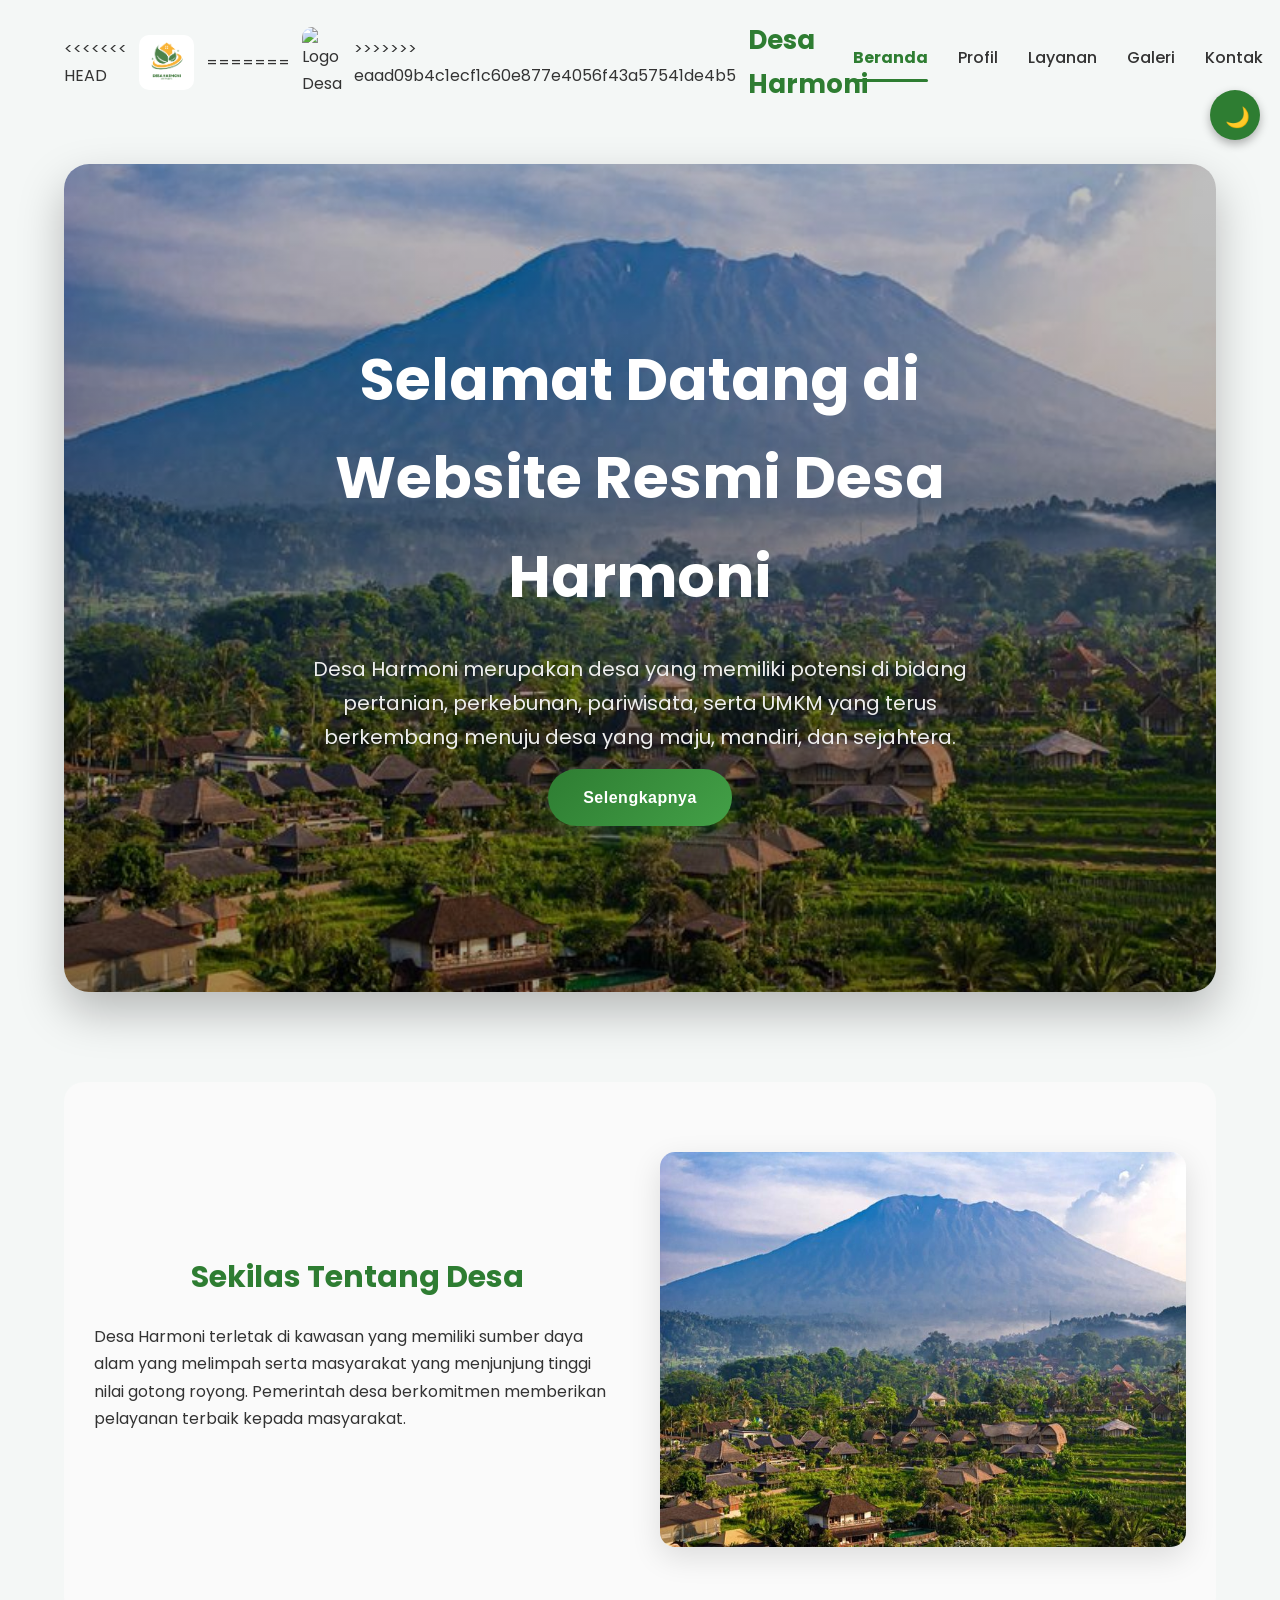
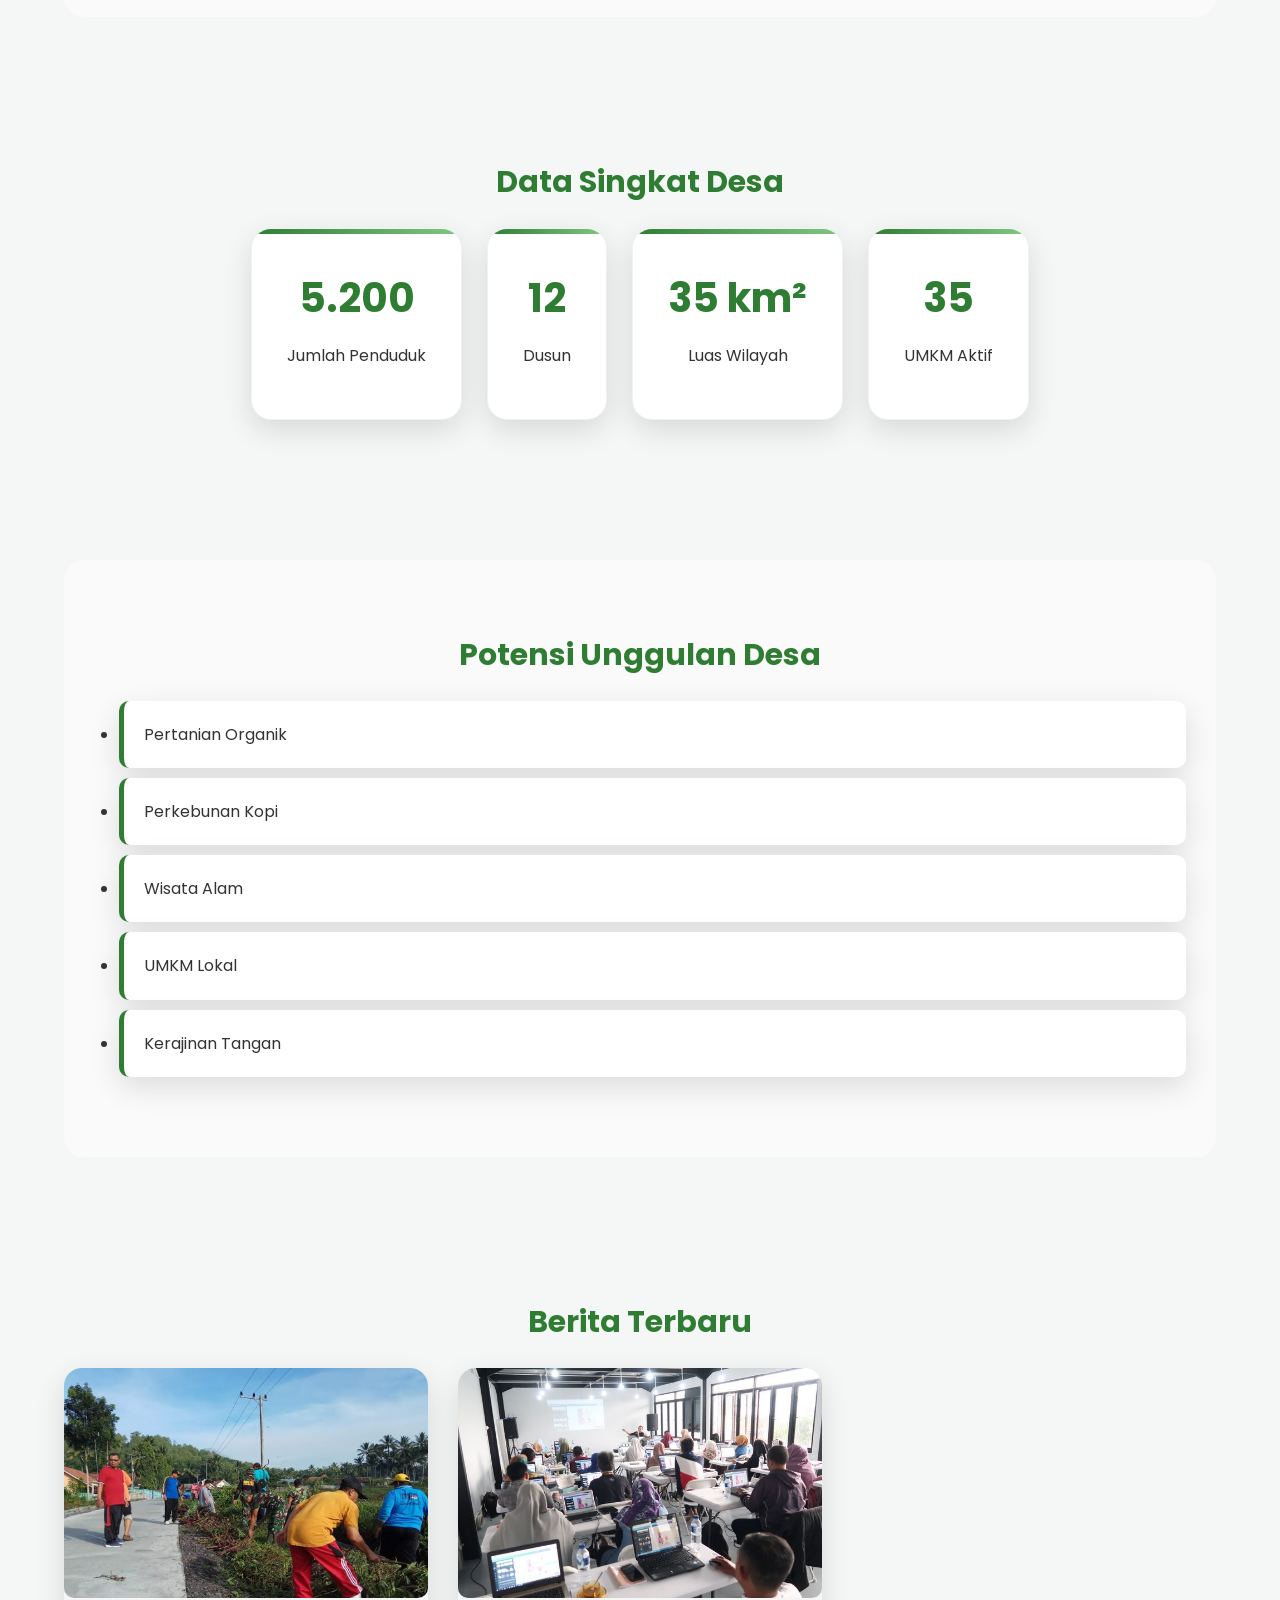
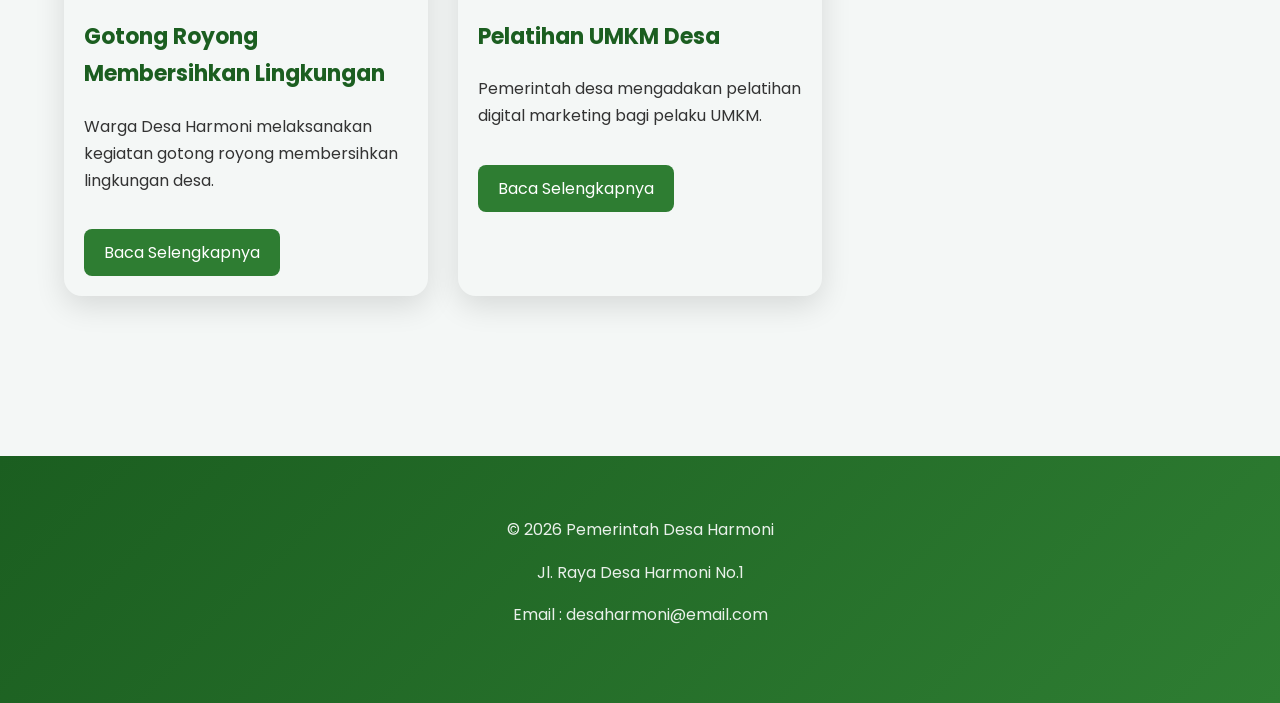
==== commit a32a2c9d: "memperbaiki tampilan gelap halaman index" ====
--- a/index.html
+++ b/index.html
@@ -21,7 +21,11 @@
         <nav class="navbar">
 
             <div class="logo">
+<<<<<<< HEAD
                 <img src="images/Logo Desa Harmoni.png" alt="Logo Desa">
+=======
+                <img src="images/logo desa harmoni.png" alt="Logo Desa">
+>>>>>>> eaad09b4c1ecf1c60e877e4056f43a57541de4b5
                 <h1>Desa Harmoni</h1>
             </div>
 
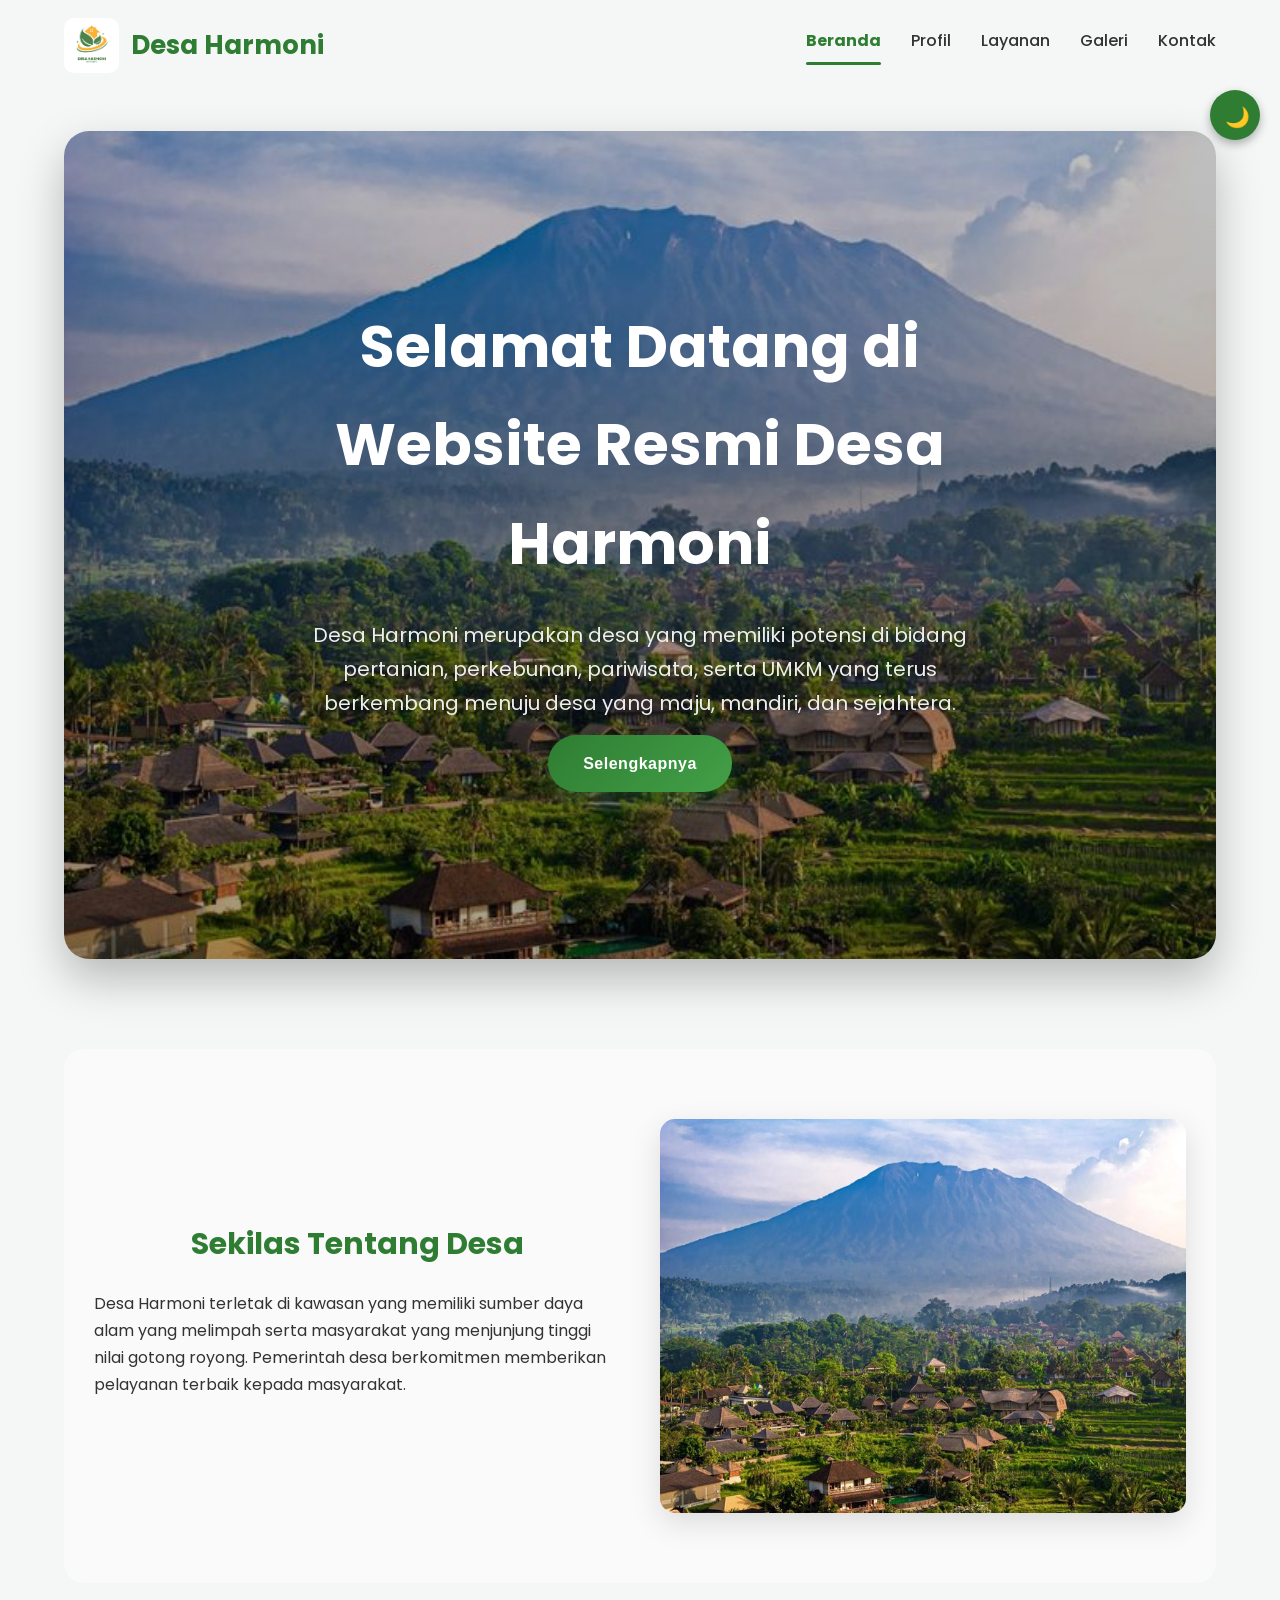
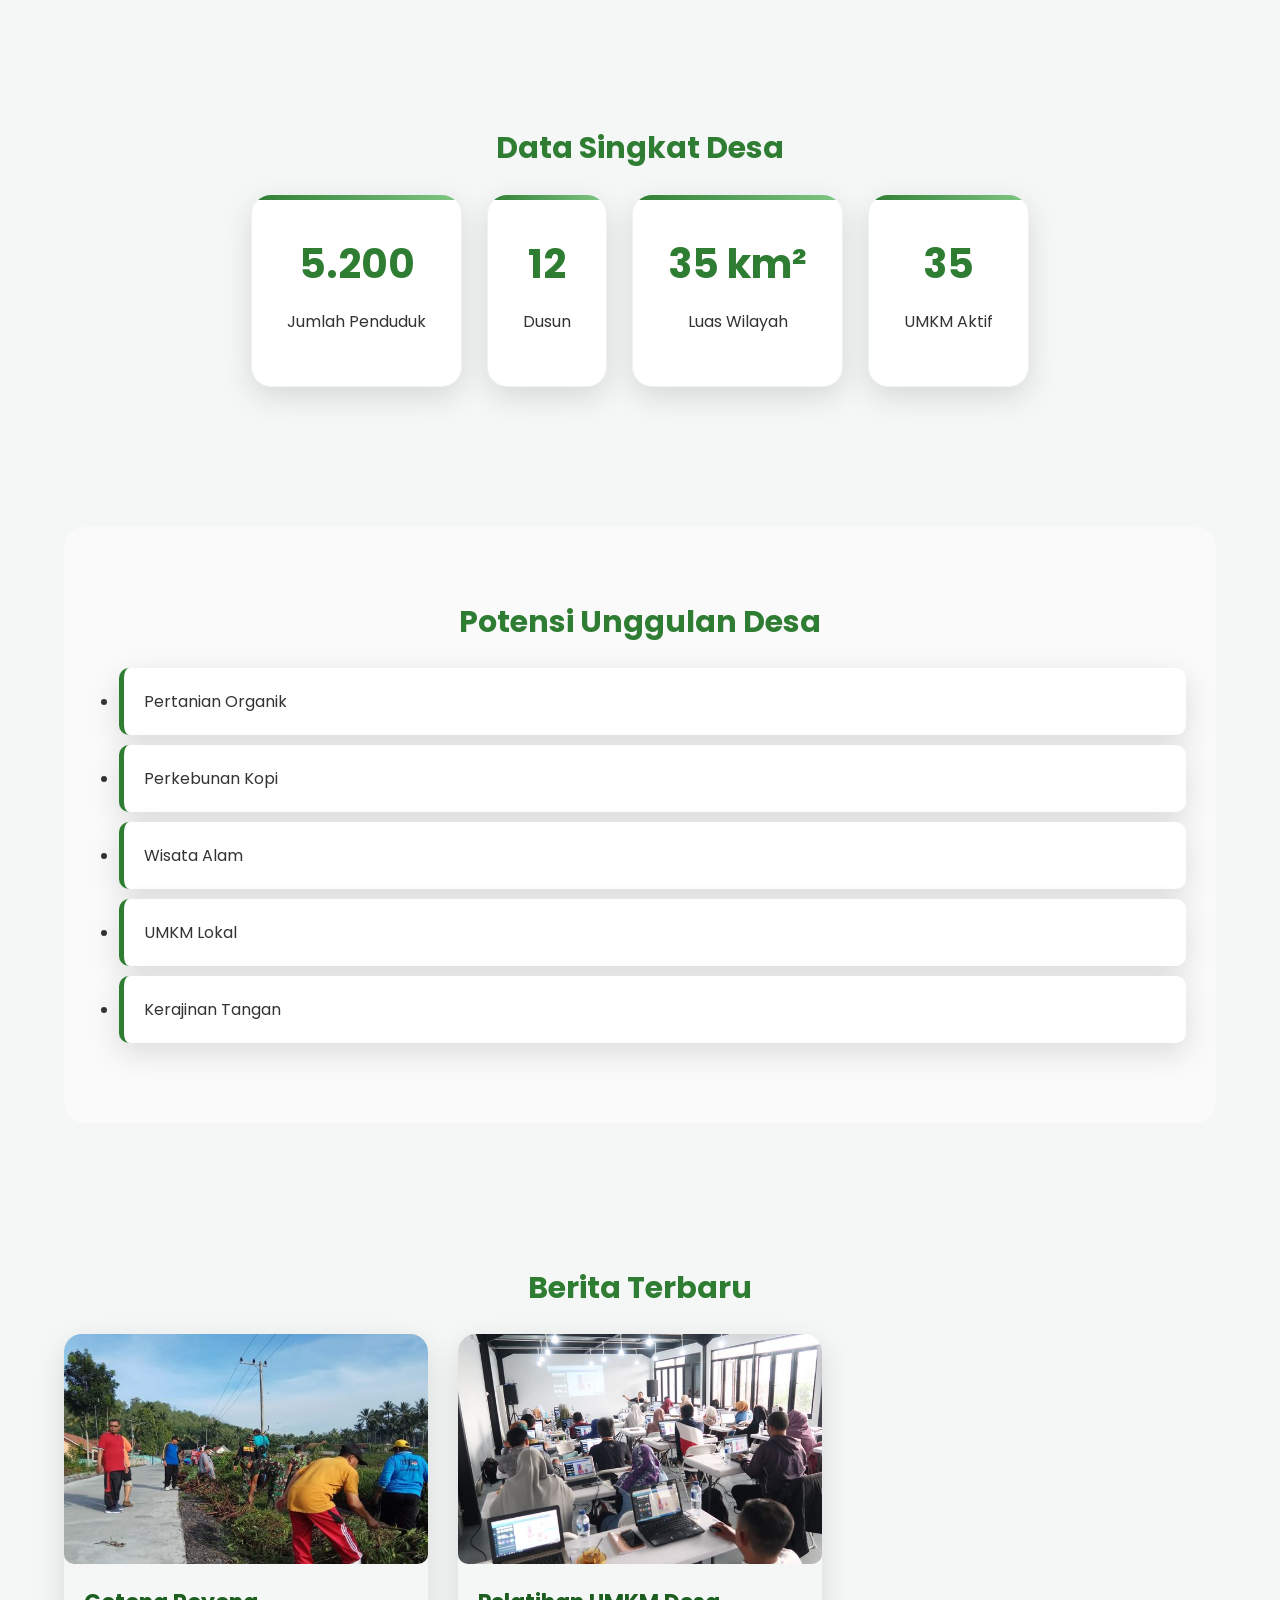
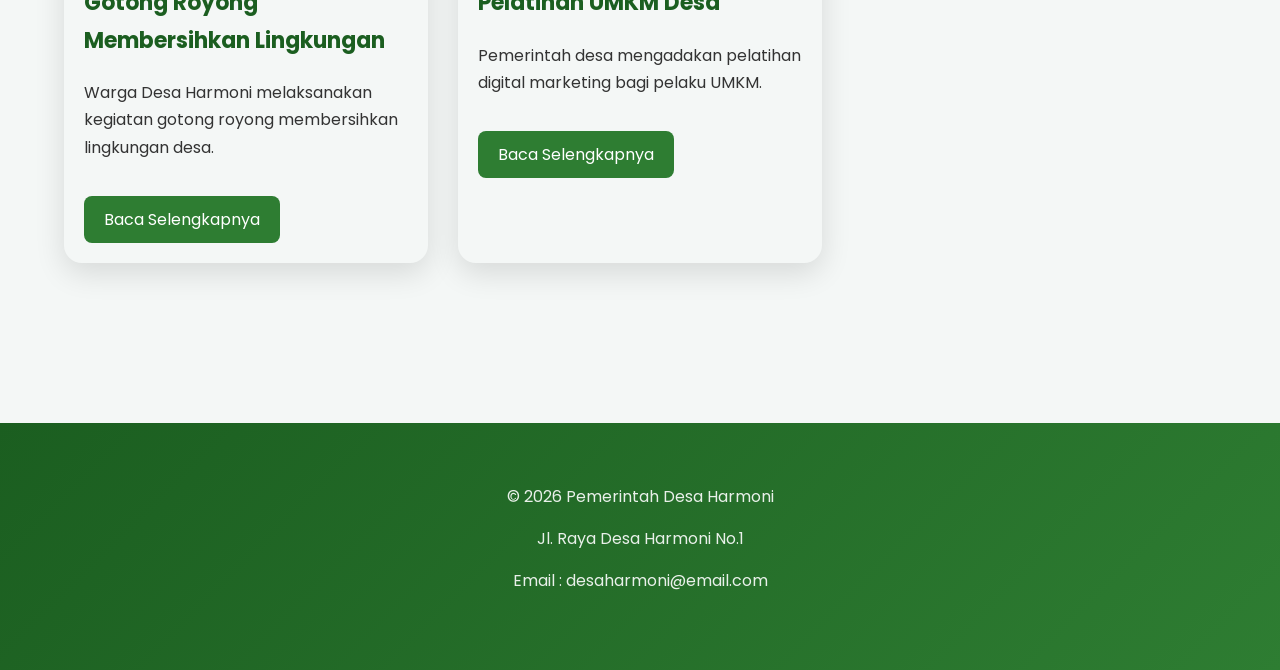
==== commit 6c5578f5: "menghapus double logo header index" ====
--- a/index.html
+++ b/index.html
@@ -21,11 +21,8 @@
         <nav class="navbar">
 
             <div class="logo">
-<<<<<<< HEAD
                 <img src="images/Logo Desa Harmoni.png" alt="Logo Desa">
-=======
-                <img src="images/logo desa harmoni.png" alt="Logo Desa">
->>>>>>> eaad09b4c1ecf1c60e877e4056f43a57541de4b5
+
                 <h1>Desa Harmoni</h1>
             </div>
 
@@ -38,7 +35,6 @@
             </ul>
 
             <button id="menu-button">
-                ☰
             </button>
 
         </nav>
